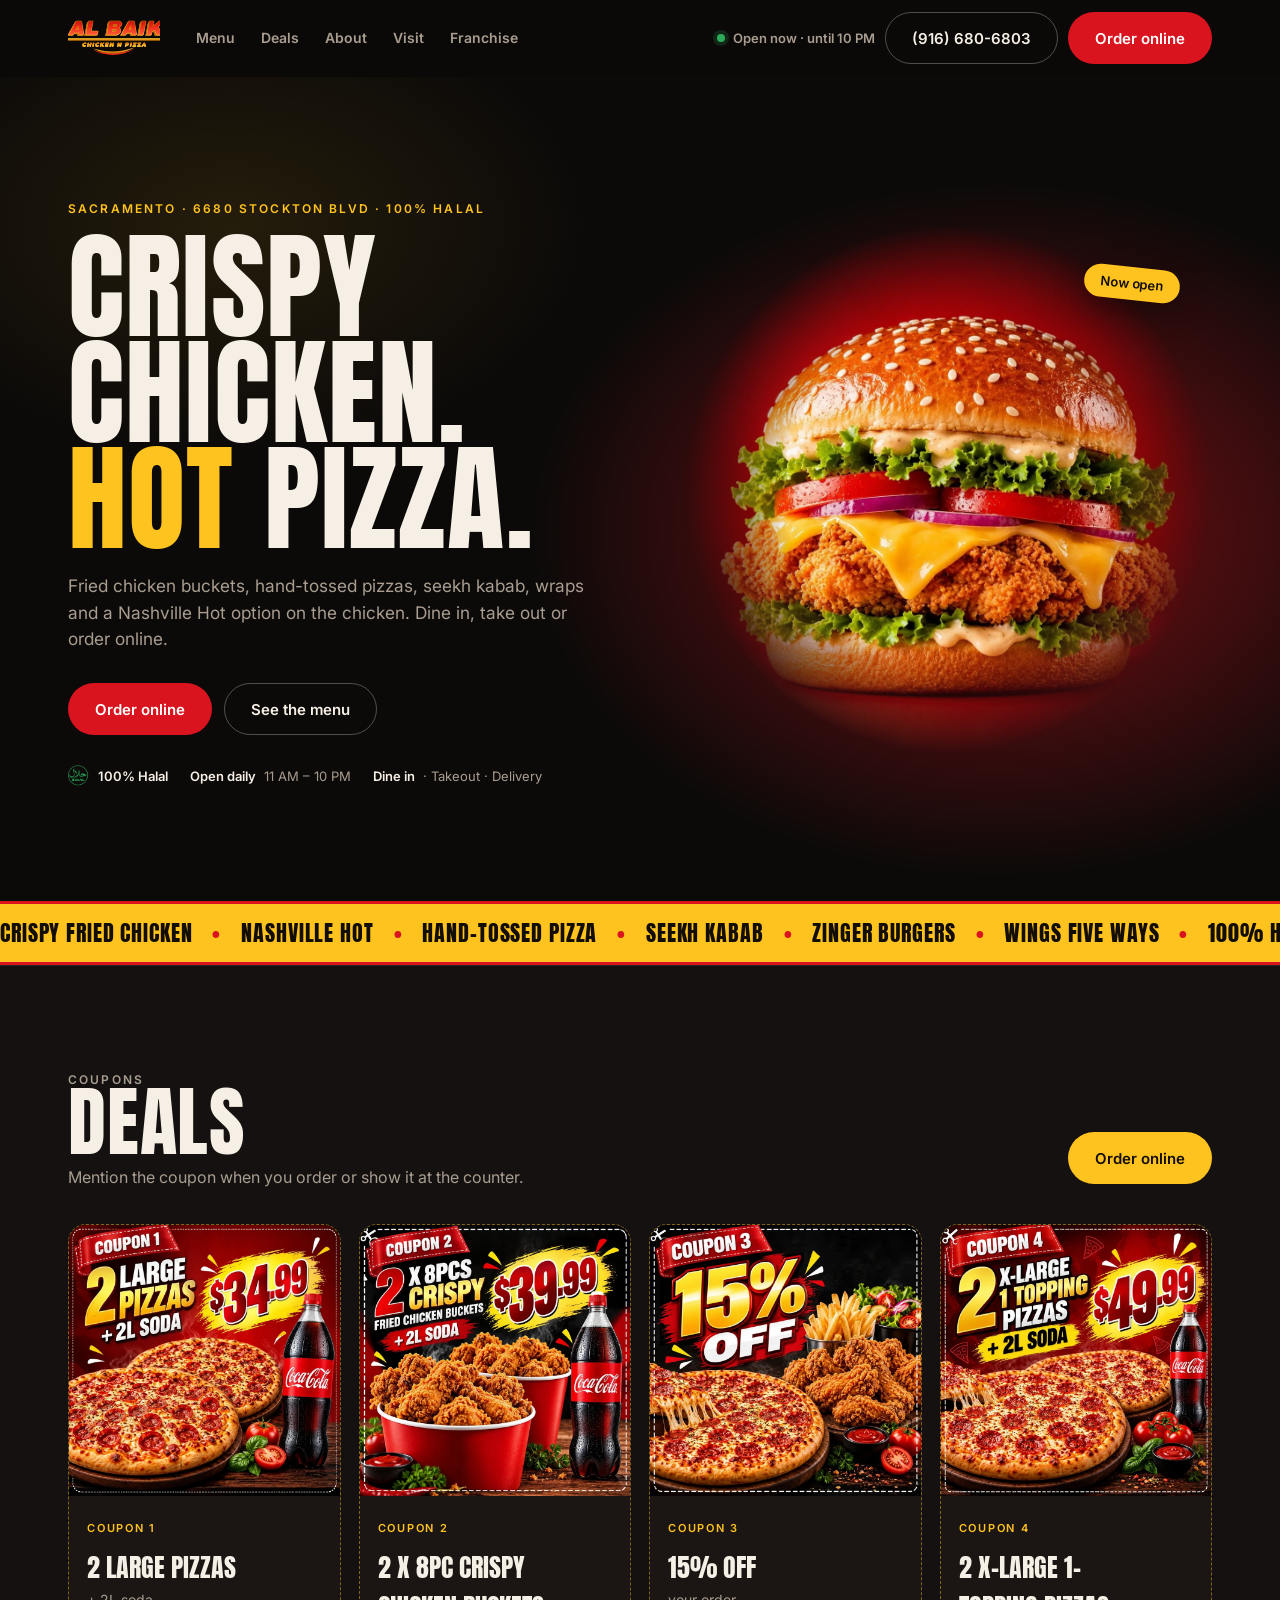
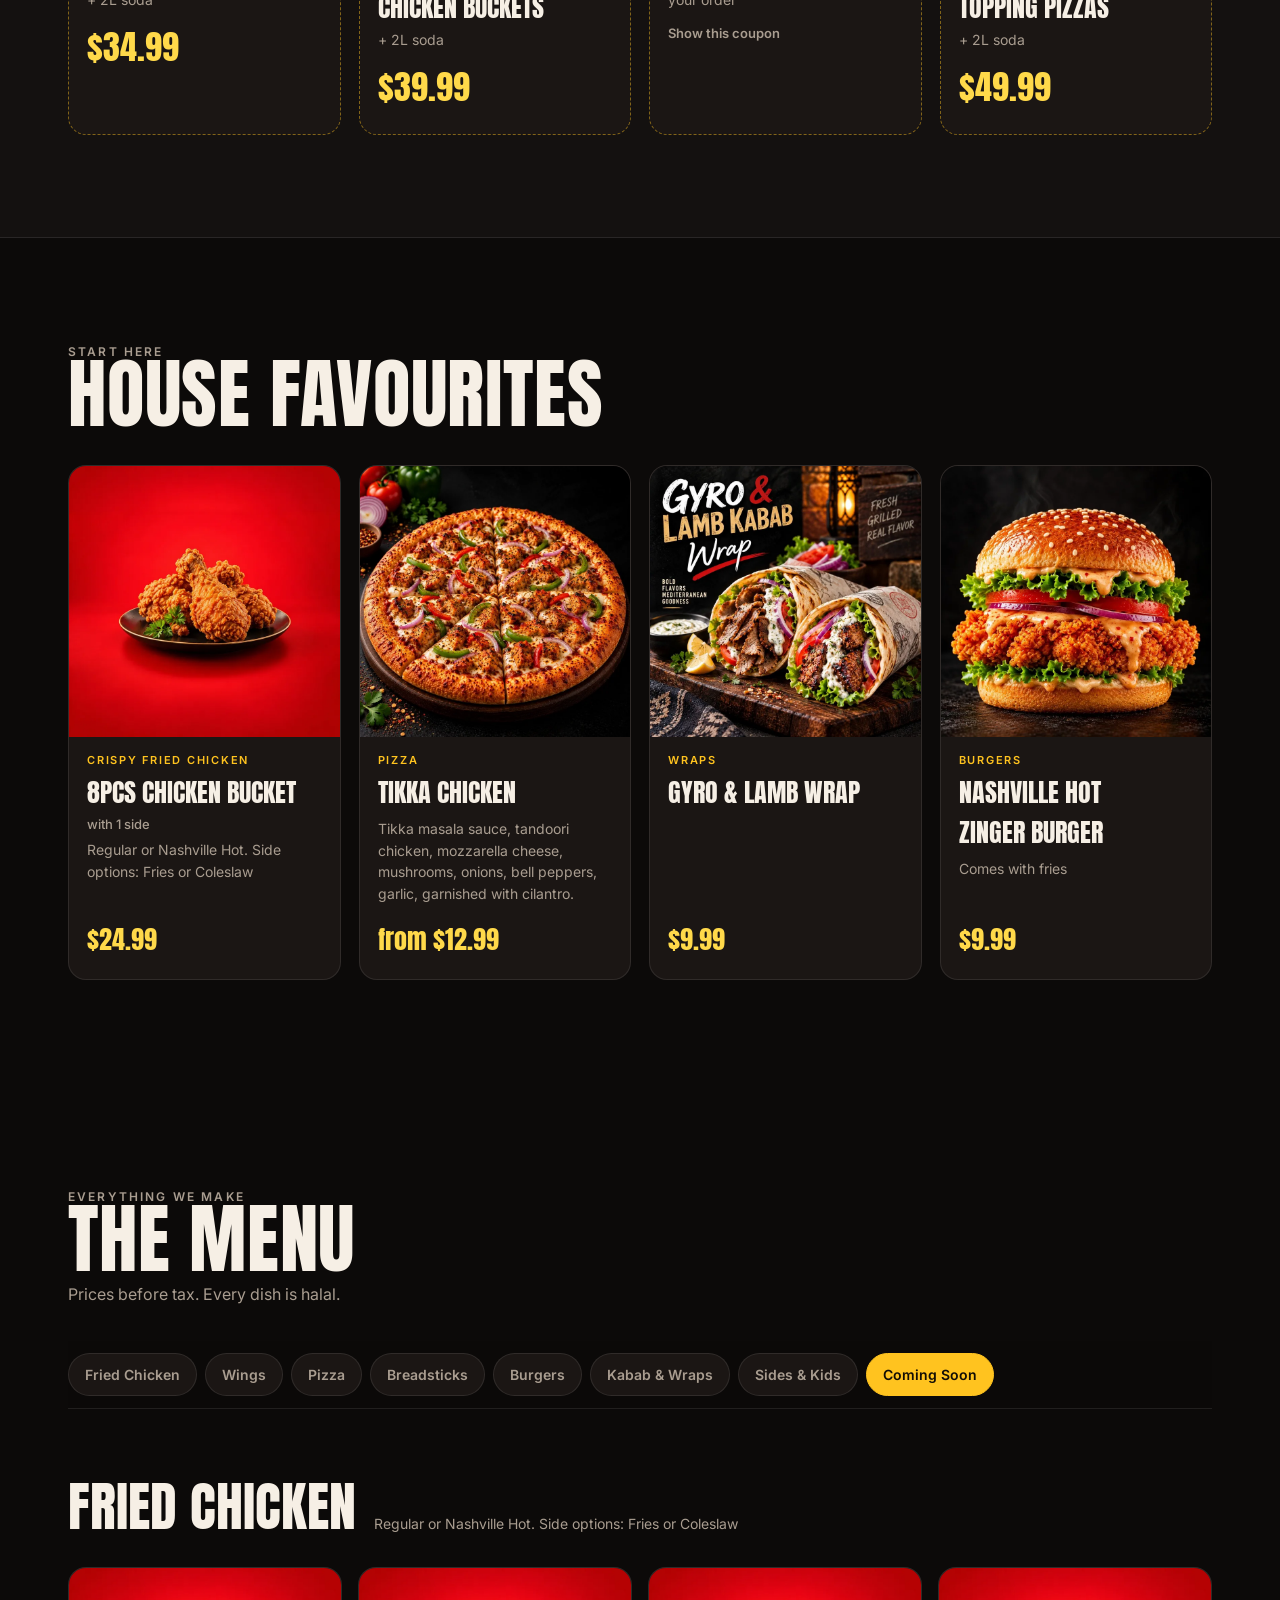
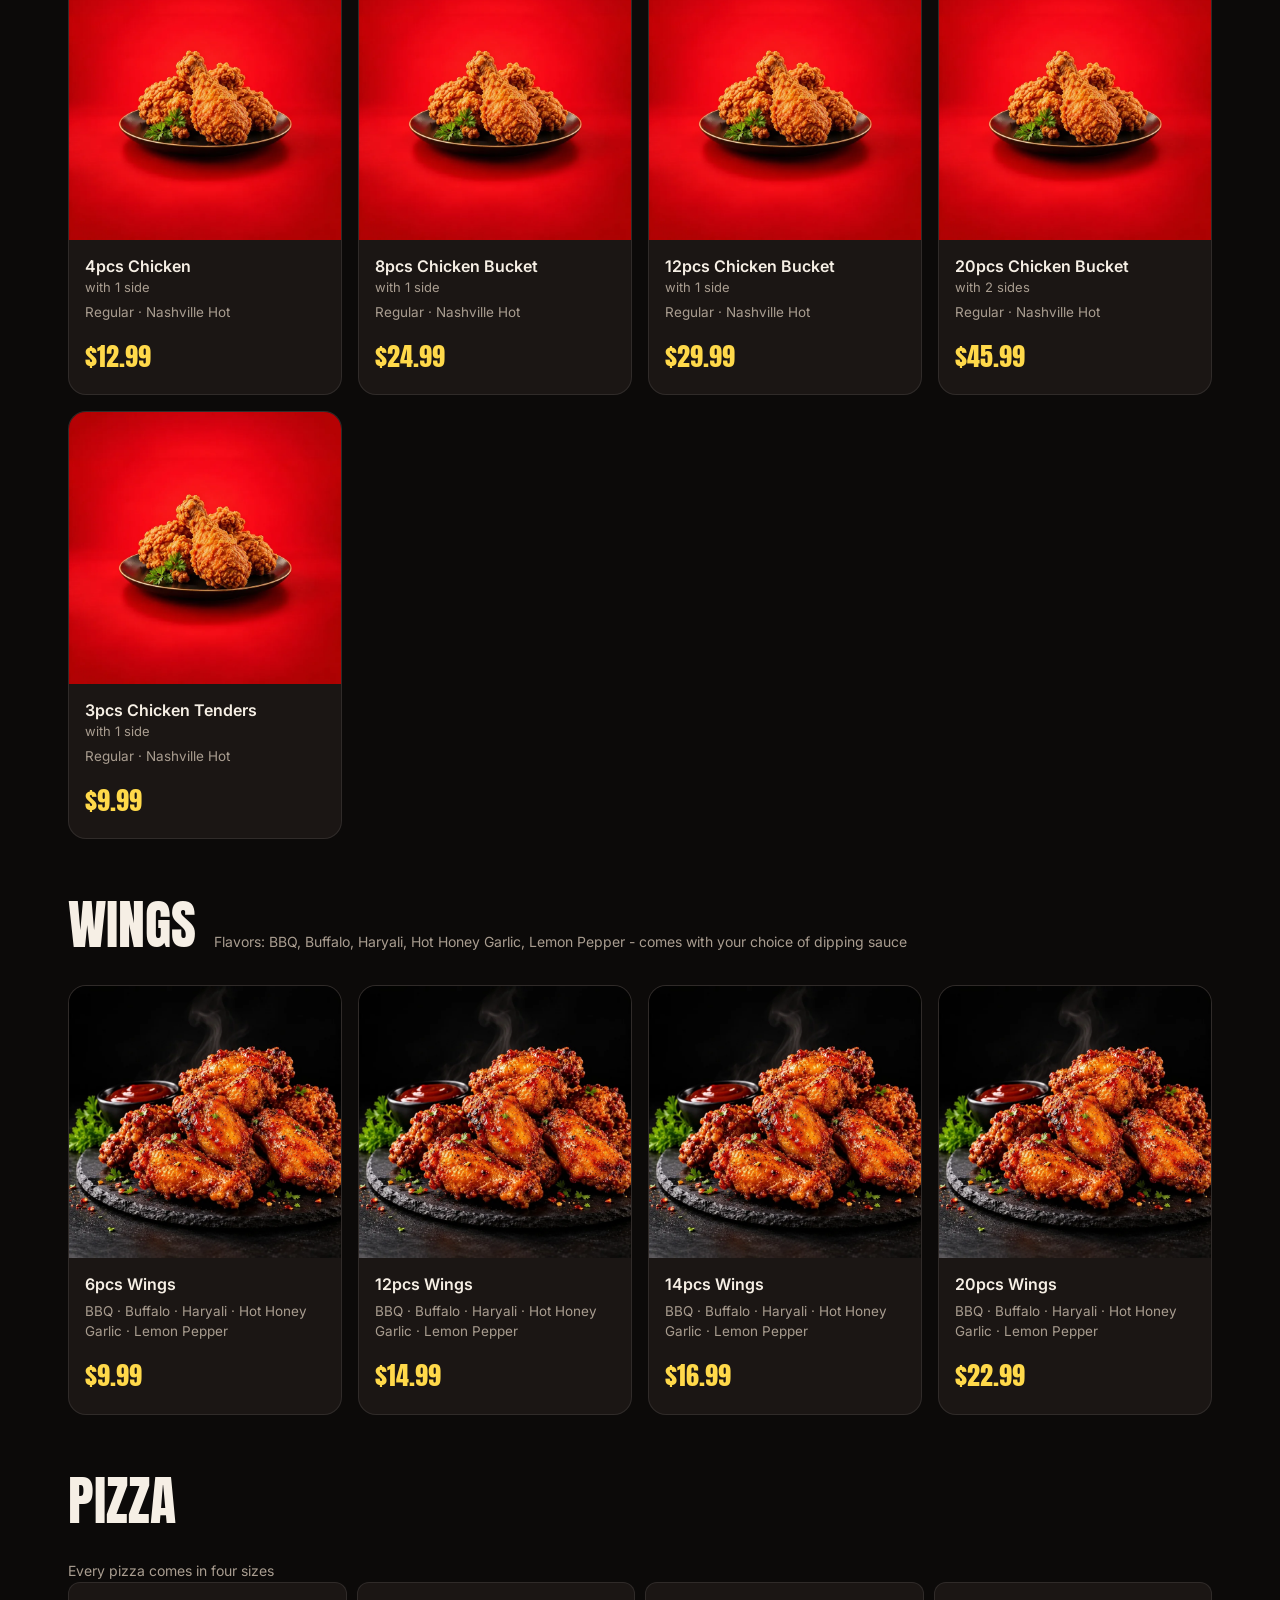
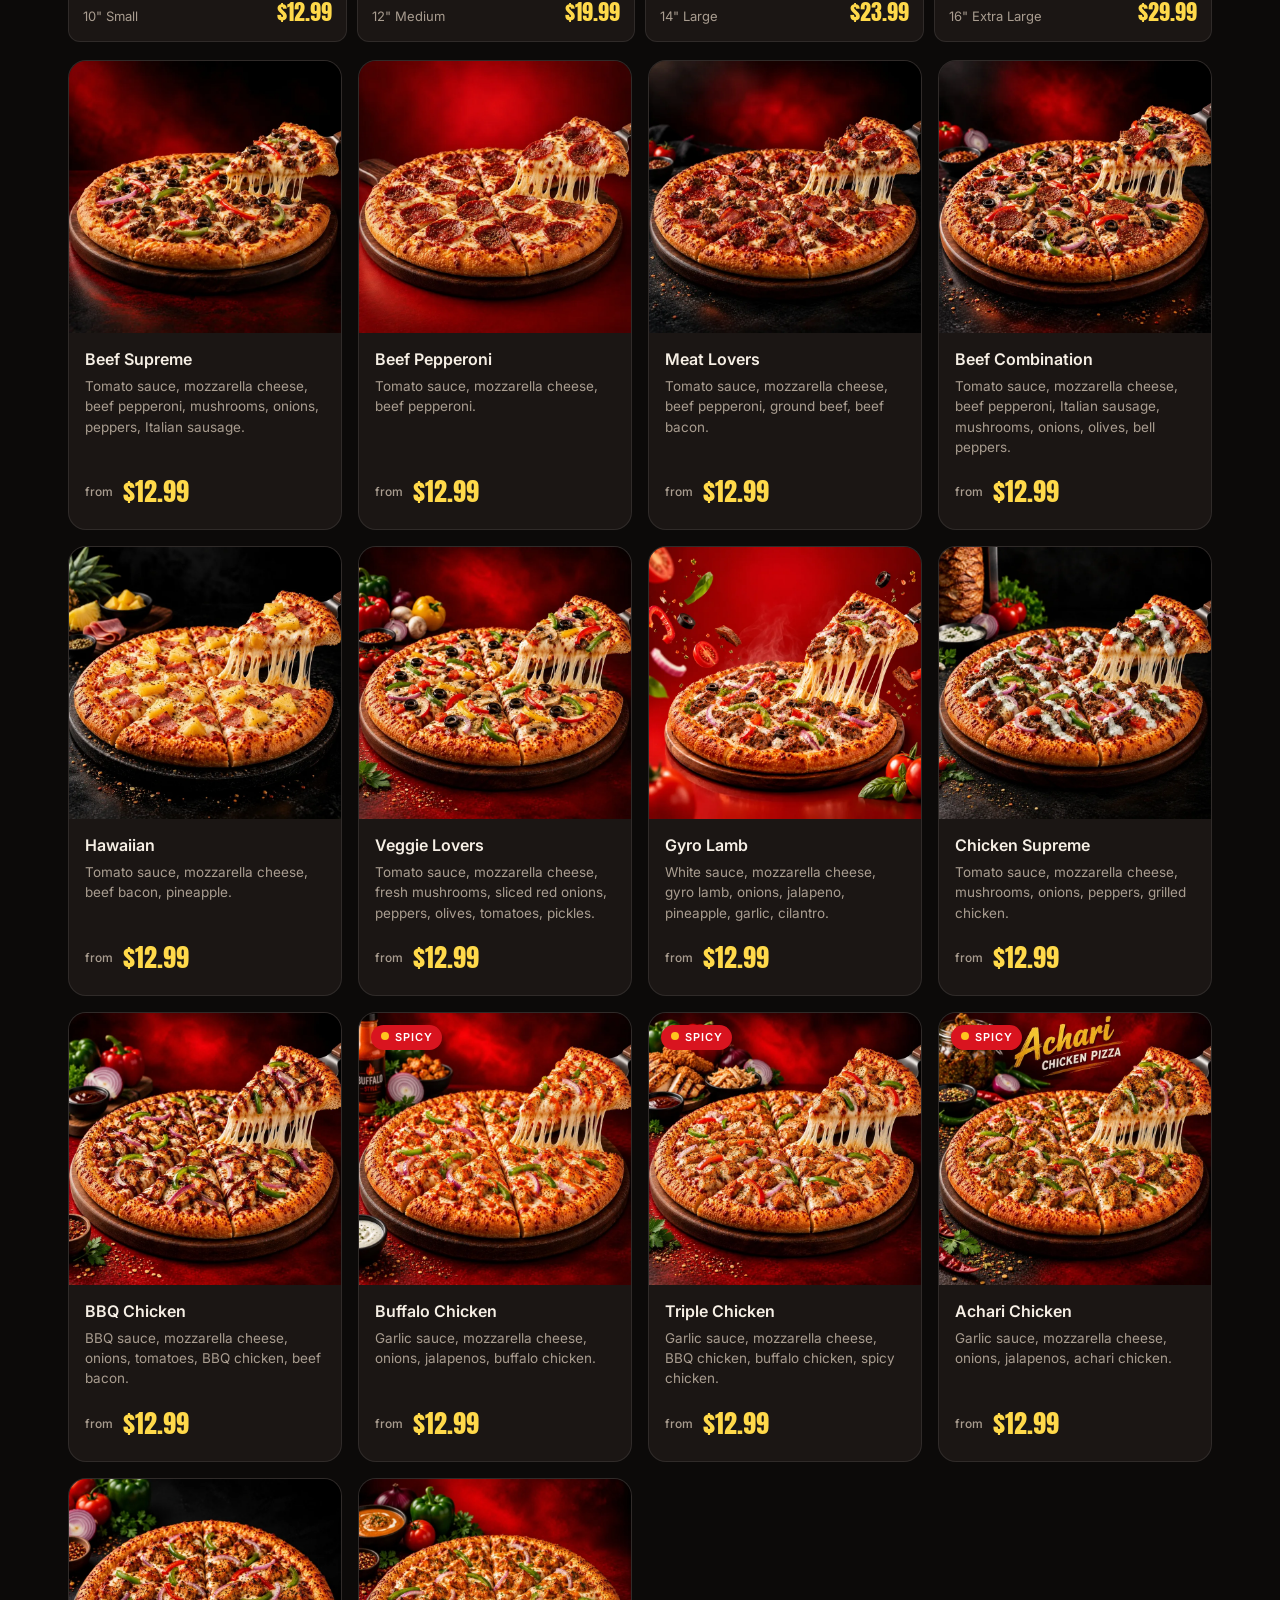
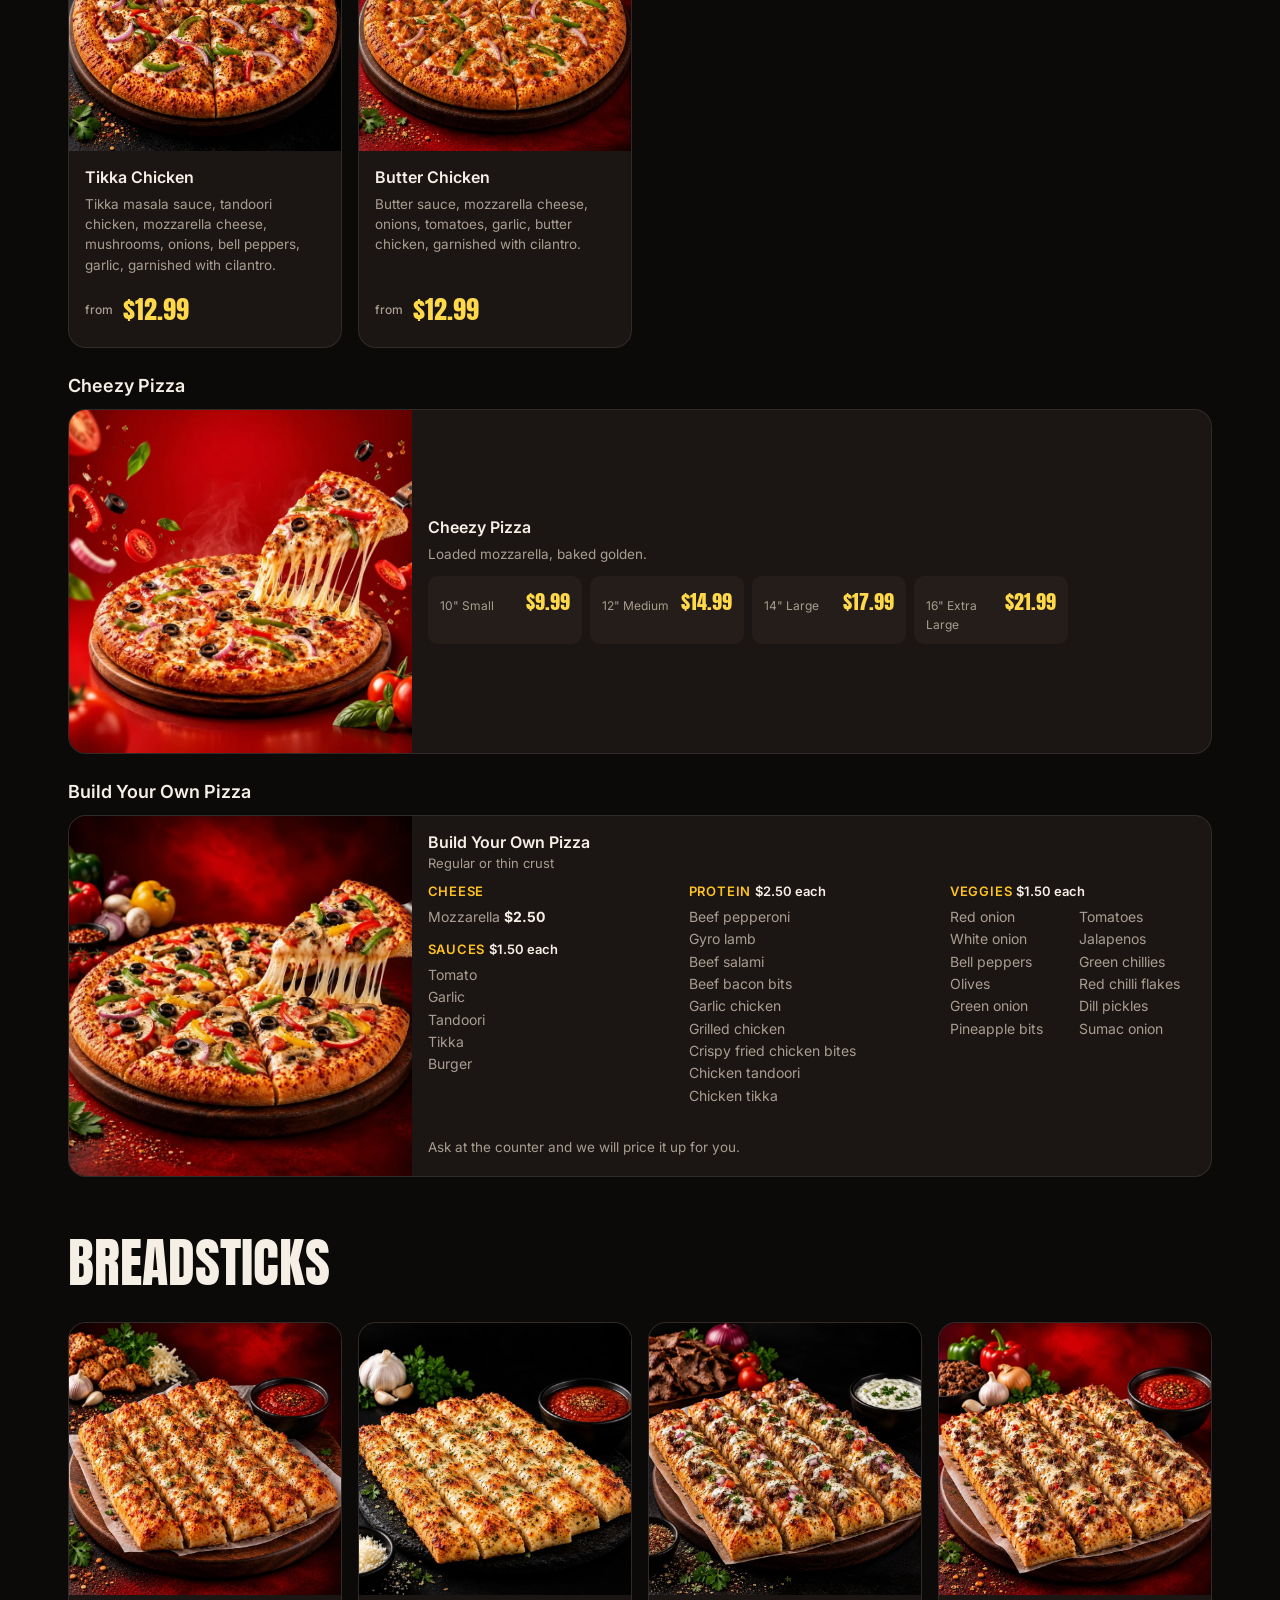
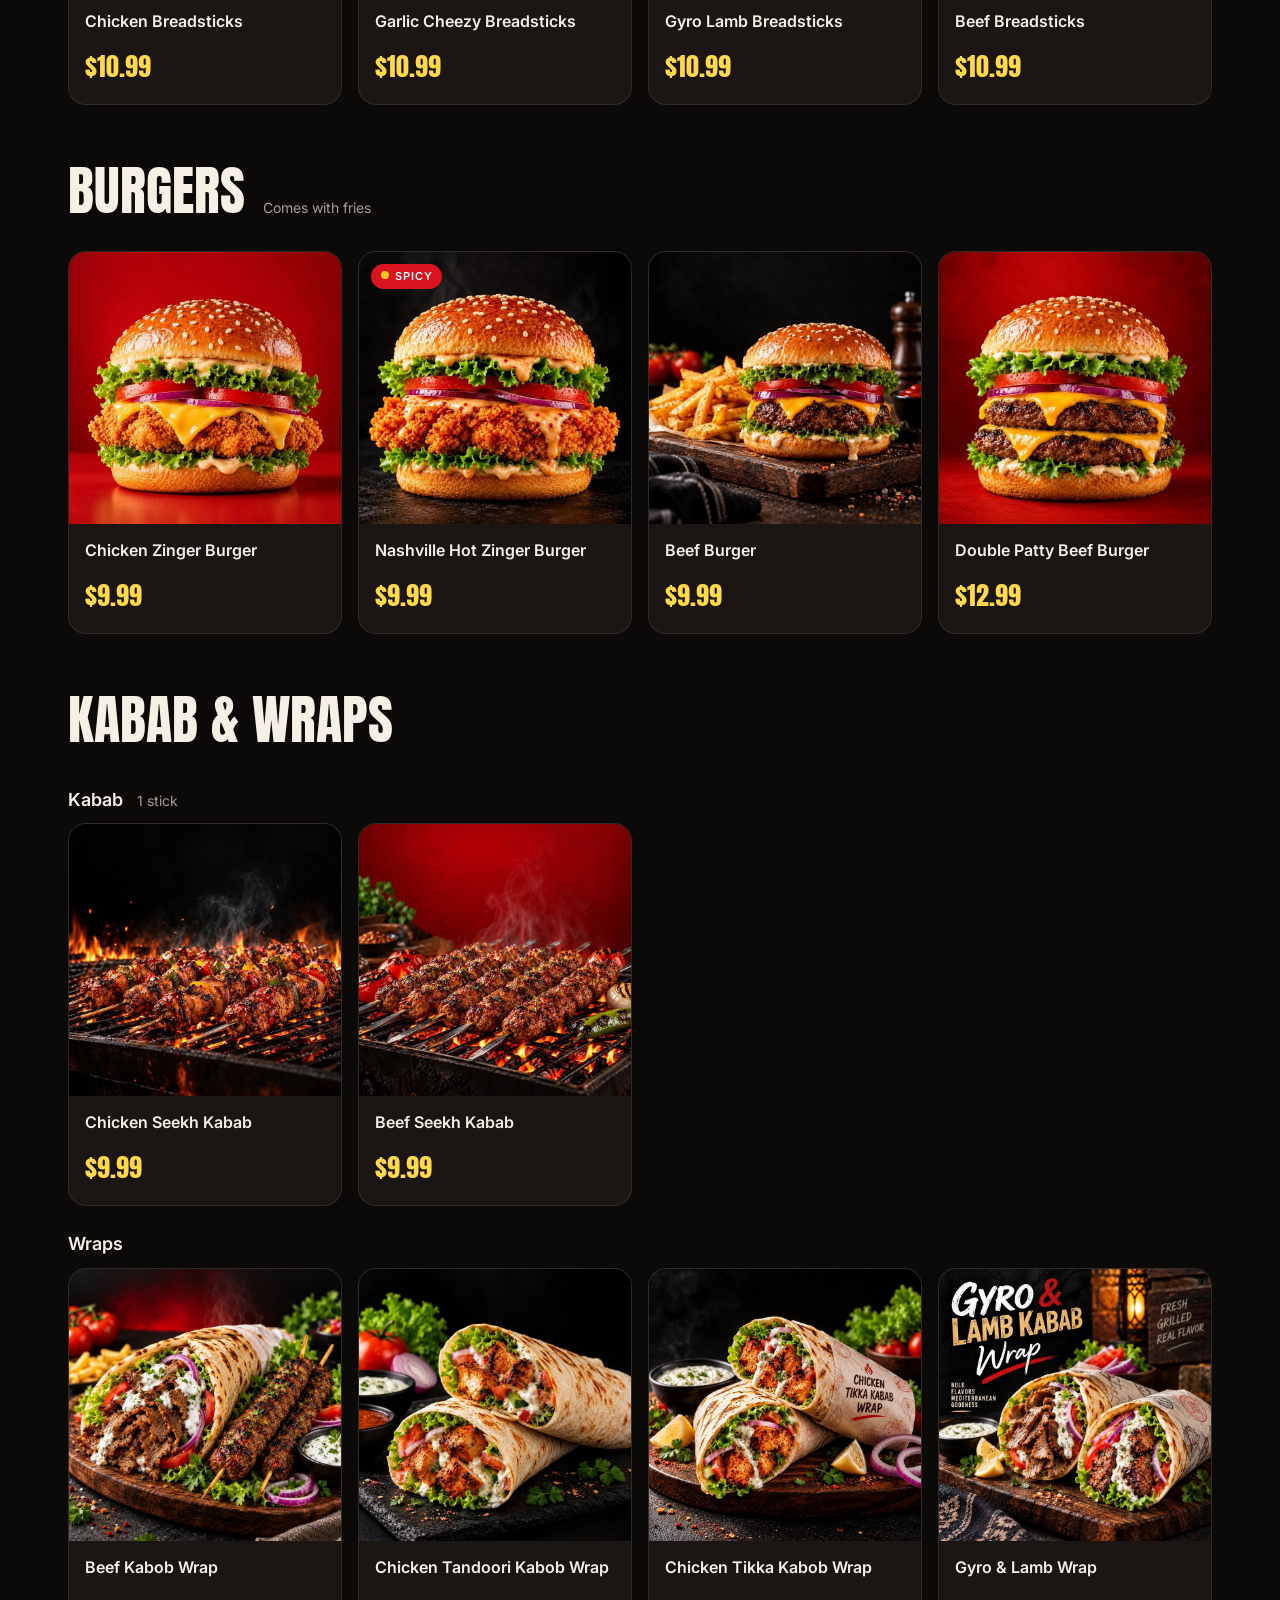
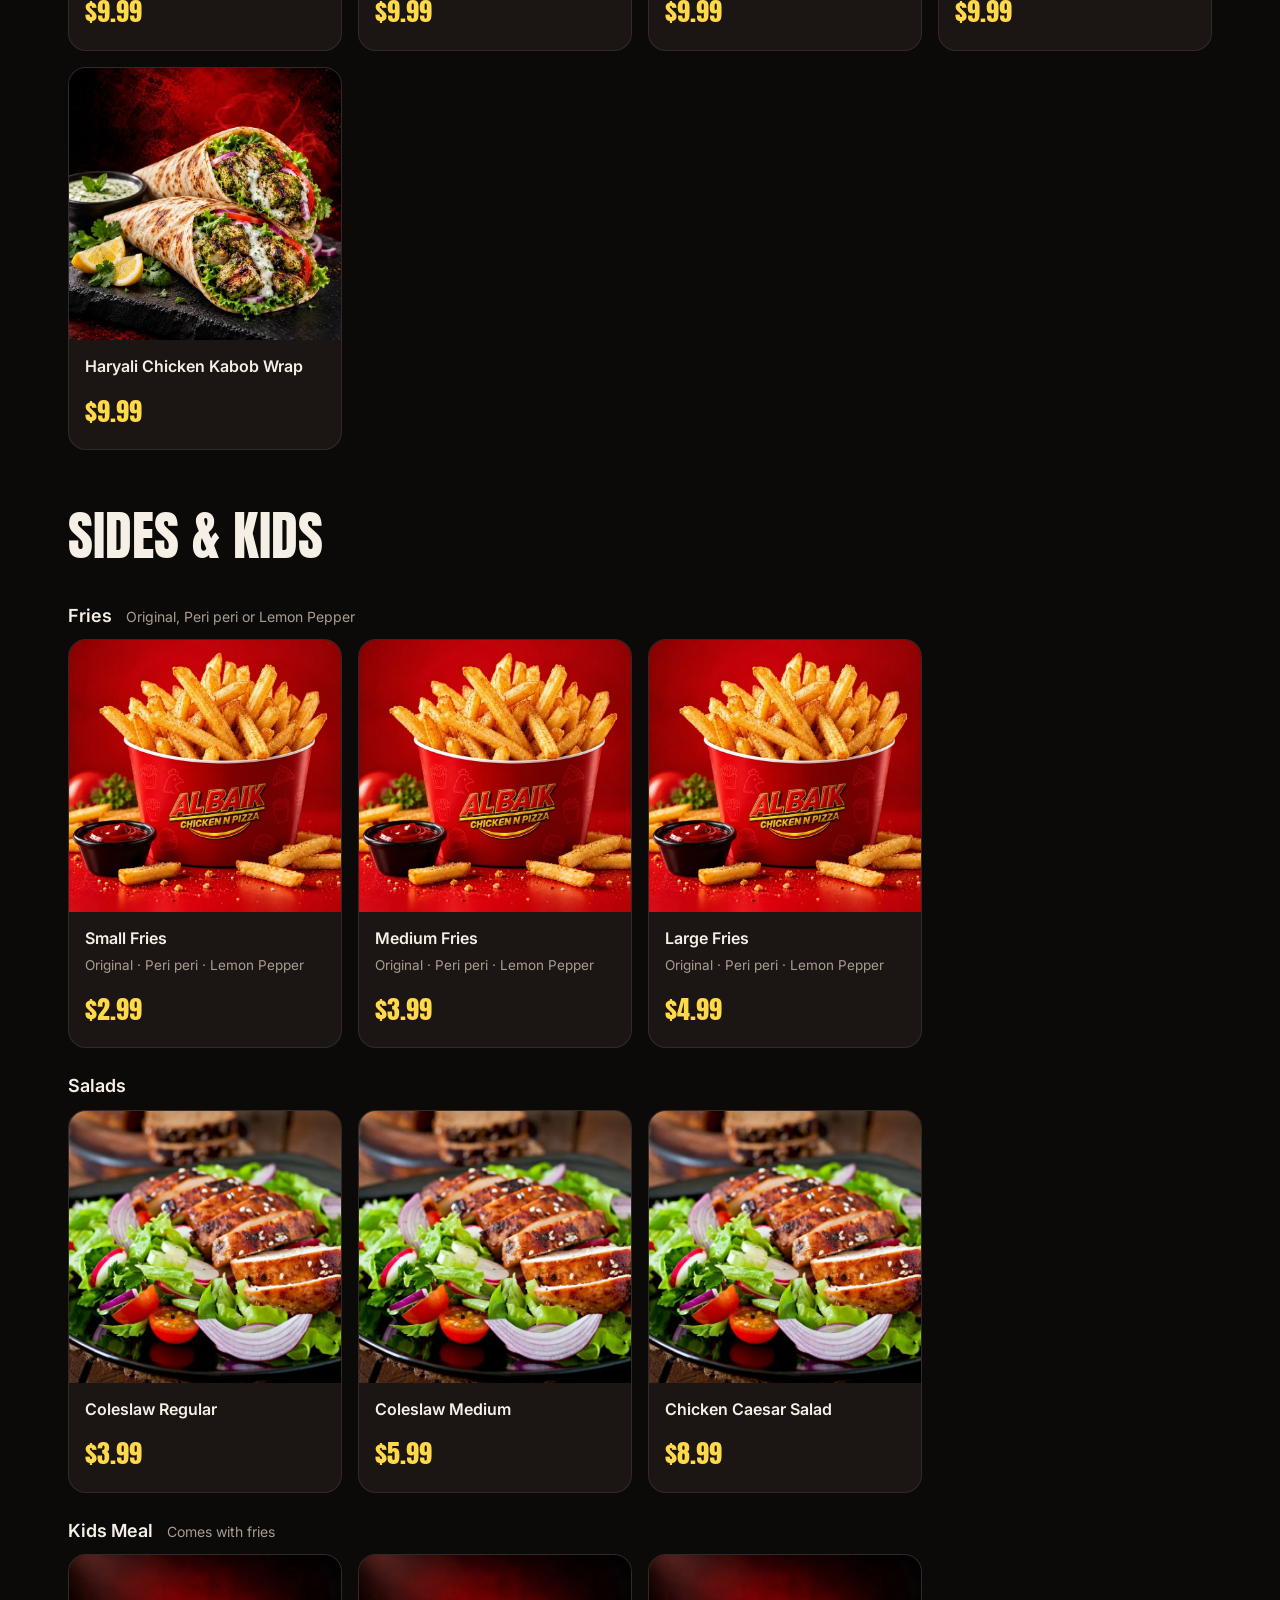
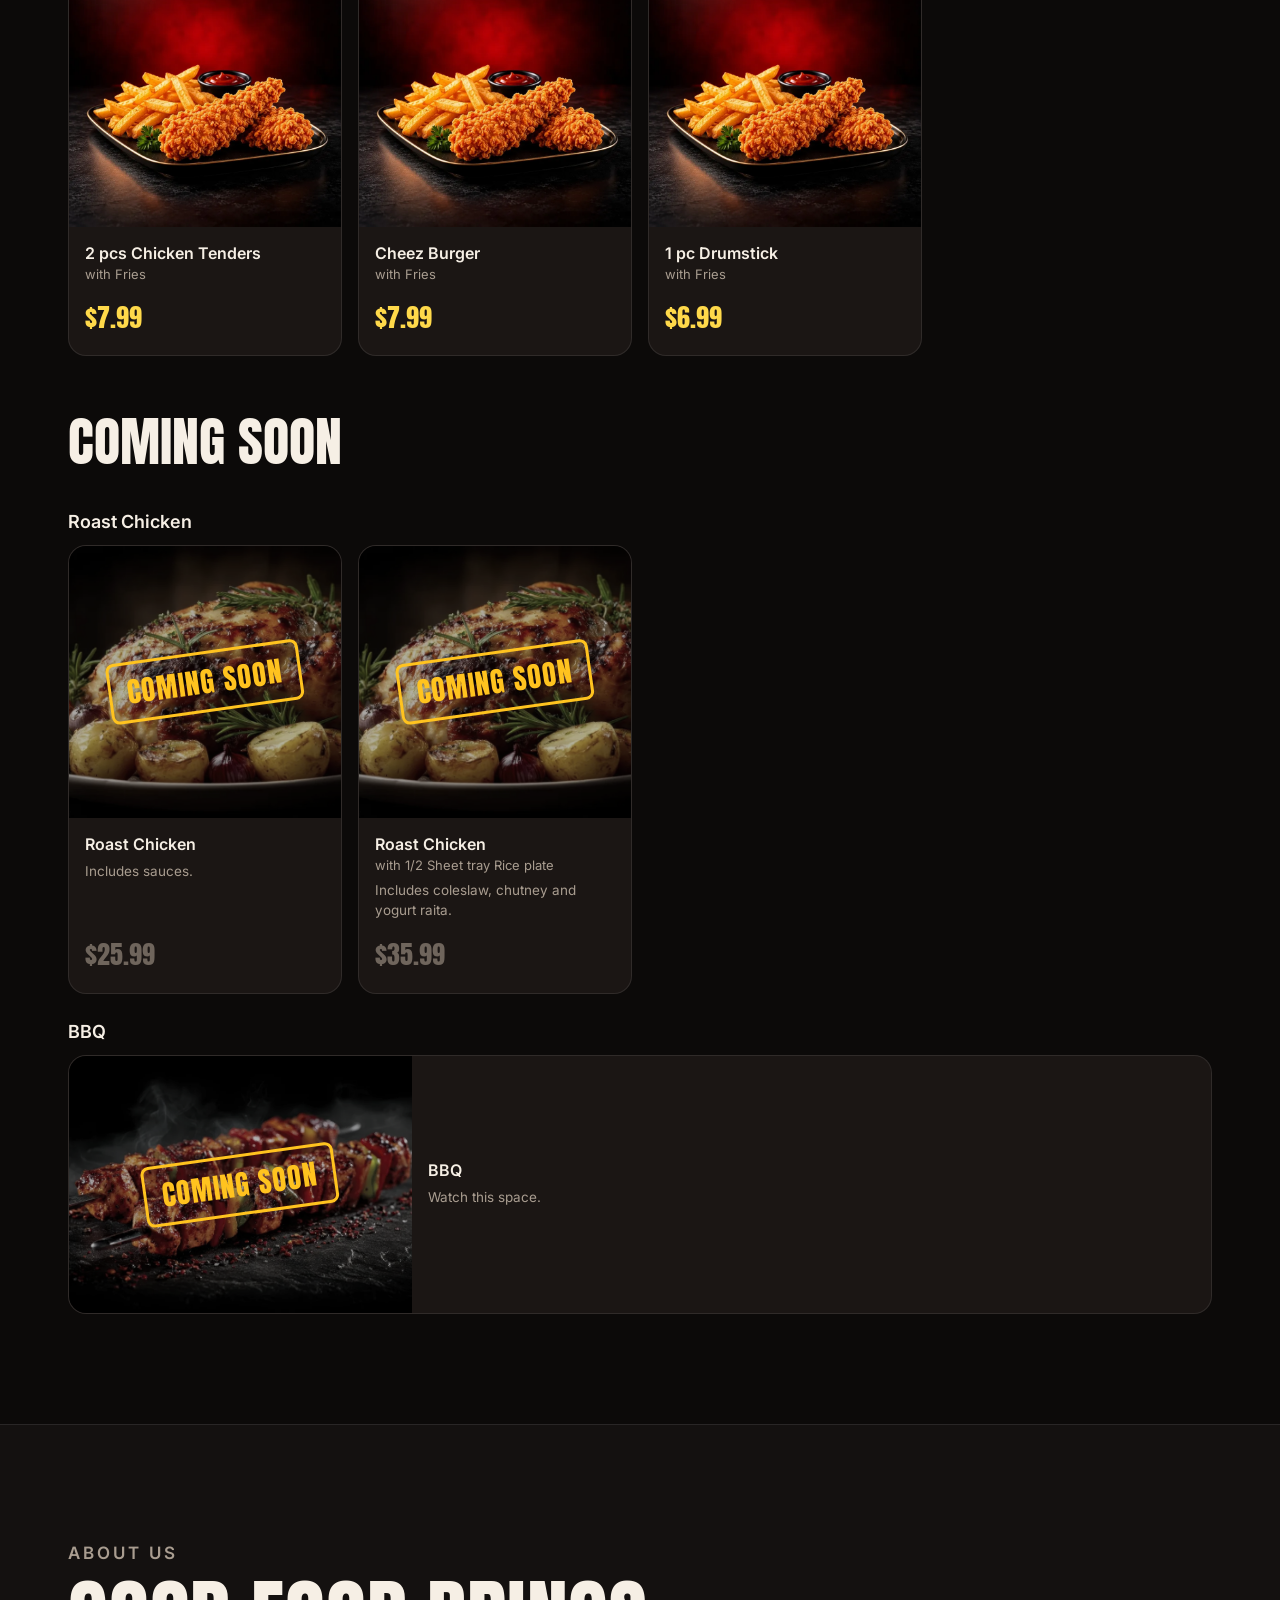
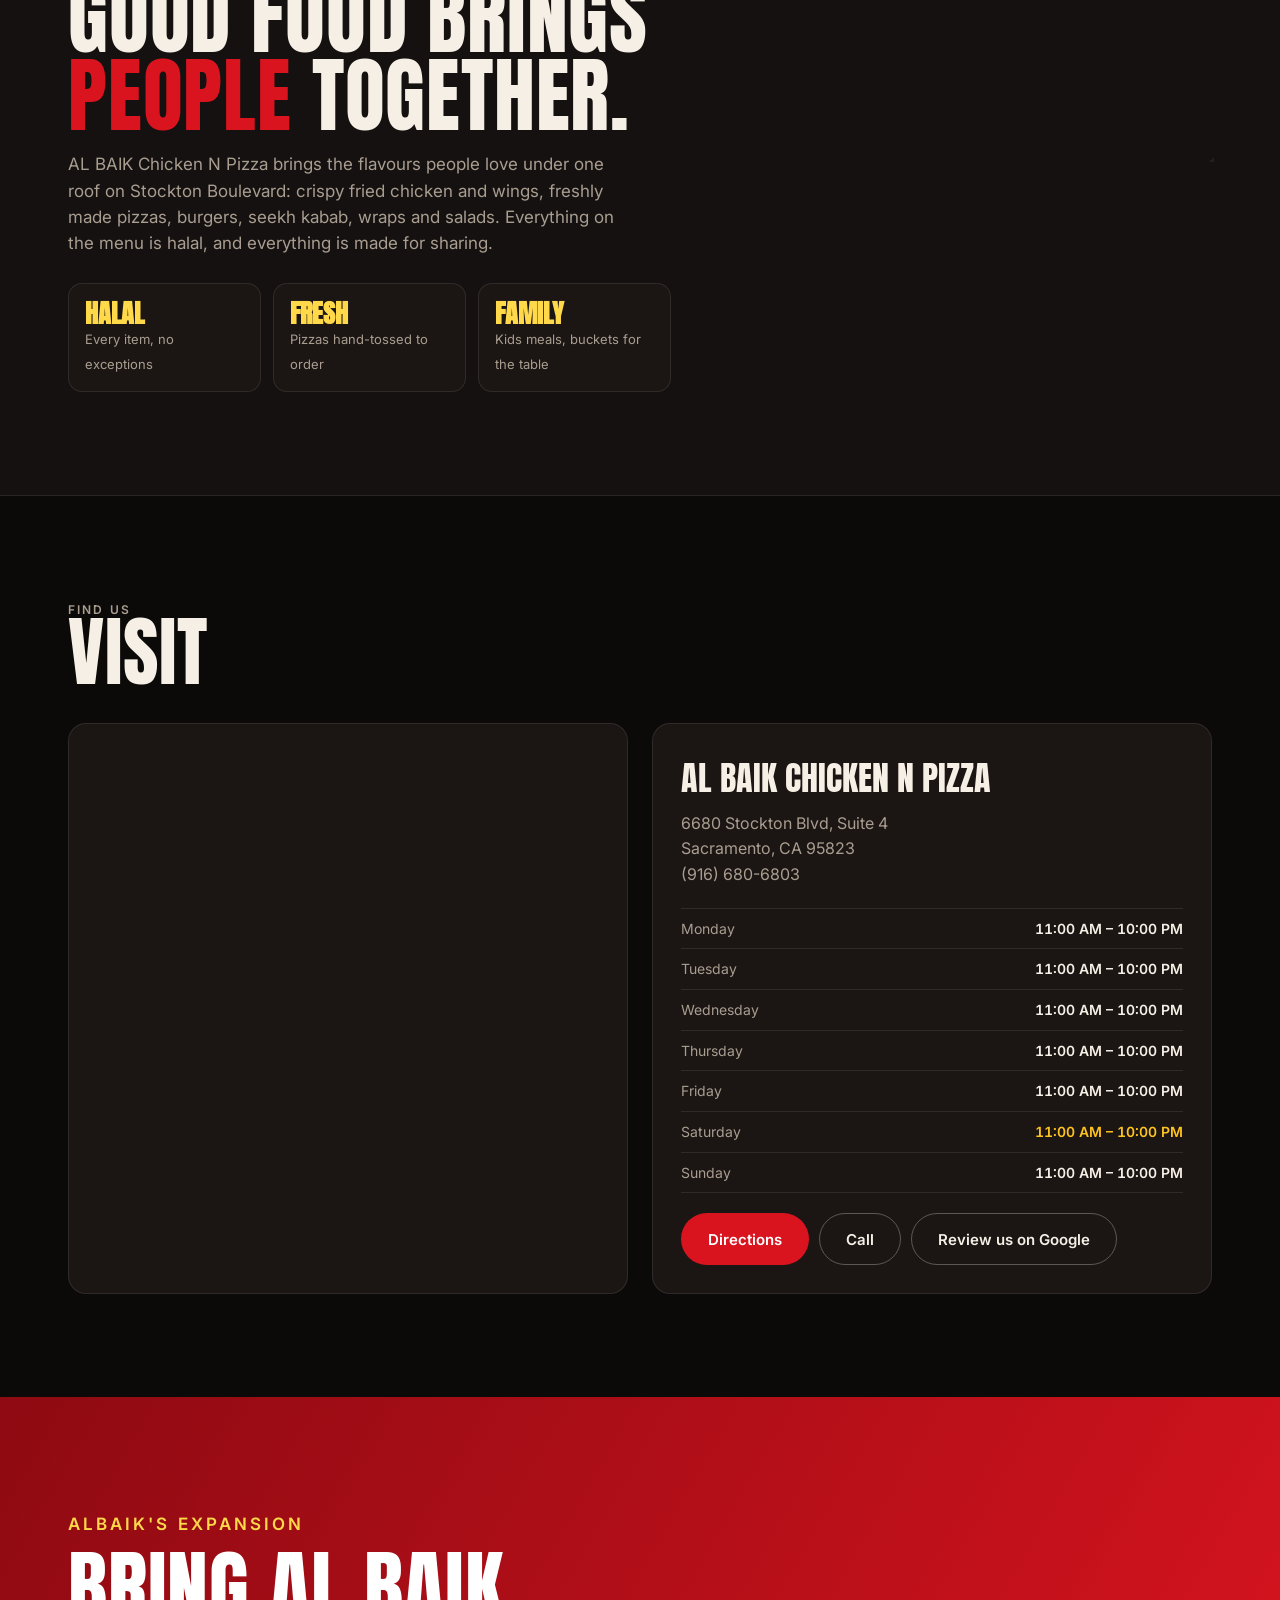
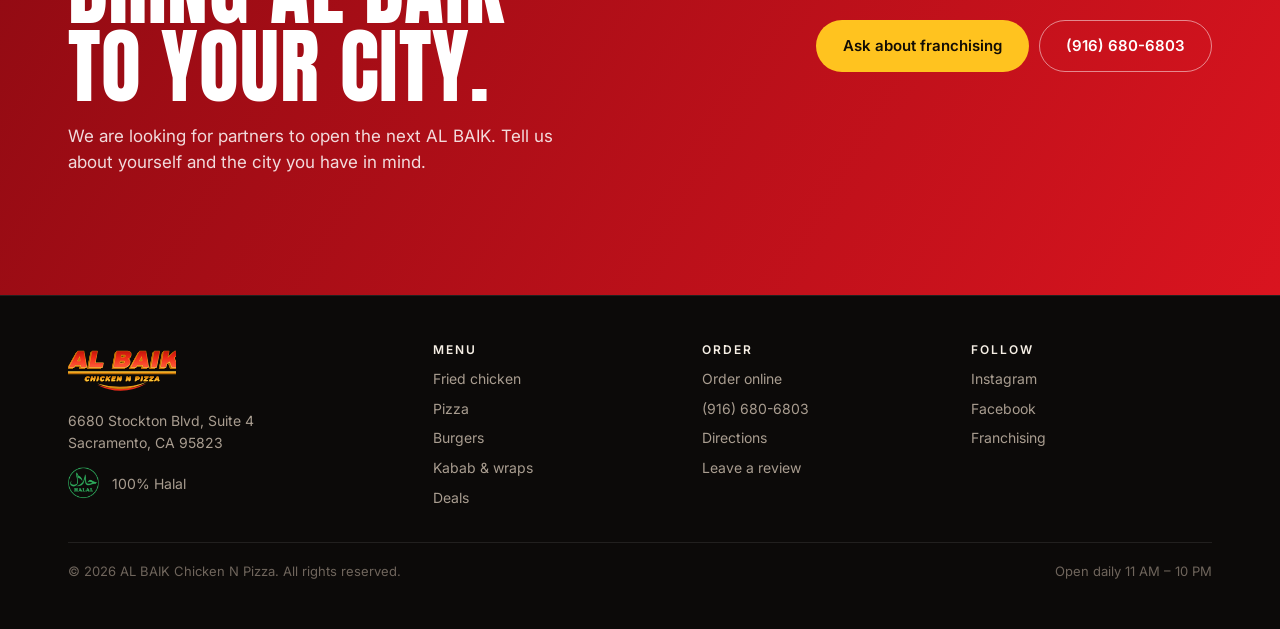
==== demo/a/index.html @ d299ab8e "Two demo marketing sites (dark and light) built from the live menu data demo/a = After Dark, demo/b " ====
<!doctype html>
<html lang="en">
<head>
<meta charset="utf-8">
<meta name="viewport" content="width=device-width, initial-scale=1">
<title>AL BAIK Chicken N Pizza</title>
<meta name="description" content="Crispy halal fried chicken, hand-tossed pizza, seekh kabab and wraps at 6680 Stockton Blvd, Sacramento. Dine in, take out or order online.">
<meta name="robots" content="noindex">
<meta name="theme-color" content="#0c0a09">
<link rel="icon" href="../img/logo.svg">
<link rel="preconnect" href="https://fonts.googleapis.com">
<link rel="preconnect" href="https://fonts.gstatic.com" crossorigin>
<link href="https://fonts.googleapis.com/css2?family=Anton&family=Inter:wght@400;500;600;700&display=swap" rel="stylesheet">
<style>
:root{
  --bg:#0c0a09; --bg2:#141110; --surface:#1b1614; --surface2:#241d1a;
  --hair:rgba(255,255,255,.09); --text:#f6efe5; --muted:#a99d90; --dim:#6f655c;
  --red:#d9141f; --red-deep:#8e0a12; --gold:#ffc31f; --gold2:#ffd94a; --green:#2eaa5c;
  --radius:18px; --wrap:1240px; --gutter:clamp(16px,4vw,48px);
  --display:"Anton","Impact","Arial Narrow Bold",sans-serif; --body:"Inter",system-ui,-apple-system,"Segoe UI",sans-serif;
}
*{box-sizing:border-box}
html{scroll-behavior:smooth;-webkit-text-size-adjust:100%}
@media (prefers-reduced-motion:reduce){html{scroll-behavior:auto}}
body{margin:0;background:var(--bg);color:var(--text);font-family:var(--body);font-size:16px;line-height:1.55;overflow-x:hidden}
img{display:block;max-width:100%;height:auto}
a{color:inherit;text-decoration:none}
h1,h2,h3,h4{margin:0;font-weight:400;text-wrap:balance}
.skip{position:absolute;left:-999px;top:8px;background:var(--gold);color:#000;padding:8px 12px;border-radius:8px;z-index:99}
.skip:focus{left:8px}
:focus-visible{outline:2px solid var(--gold);outline-offset:3px}
.wrap{max-width:var(--wrap);margin:0 auto;padding:0 var(--gutter)}
.display{font-family:var(--display);text-transform:uppercase;letter-spacing:.01em;line-height:.95}
.eyebrow{font:600 12px/1 var(--body);letter-spacing:.18em;text-transform:uppercase;color:var(--gold)}
.btn{display:inline-flex;align-items:center;justify-content:center;gap:10px;min-height:52px;padding:0 26px;border-radius:999px;font:600 15px/1 var(--body);border:1px solid transparent;transition:transform .15s ease,background .2s,border-color .2s;white-space:nowrap}
.btn:hover{transform:translateY(-1px)}
.btn-red{background:var(--red);color:#fff}
.btn-red:hover{background:#ea1c28}
.btn-gold{background:var(--gold);color:#120d05}
.btn-gold:hover{background:var(--gold2)}
.btn-ghost{border-color:rgba(255,255,255,.28);color:var(--text)}
.btn-ghost:hover{border-color:#fff}
.btn svg{width:18px;height:18px;flex:none}

/* header */
.top{position:sticky;top:0;z-index:50;background:rgba(12,10,9,.55);backdrop-filter:blur(14px);-webkit-backdrop-filter:blur(14px);border-bottom:1px solid transparent;transition:border-color .3s,background .3s}
.top.solid{background:rgba(12,10,9,.92);border-bottom-color:var(--hair)}
.top .wrap{display:flex;align-items:center;gap:28px;height:76px}
.logo{display:flex;align-items:center}
.logo img{height:46px;width:auto}
.nav{display:flex;gap:26px;margin-left:8px;font-weight:600;font-size:14px;color:var(--muted)}
.nav a:hover{color:var(--text)}
.top .act{margin-left:auto;display:flex;gap:10px;align-items:center}
.status{display:inline-flex;align-items:center;gap:8px;font-size:13px;font-weight:600;color:var(--muted)}
.status i{width:8px;height:8px;border-radius:50%;background:var(--green);box-shadow:0 0 0 4px rgba(46,170,92,.18)}
.status.closed i{background:var(--red);box-shadow:0 0 0 4px rgba(217,20,31,.18)}
@media (max-width:900px){.nav,.top .act .btn-ghost,.status{display:none}.top .wrap{height:64px}.logo img{height:38px}}

/* hero */
.hero{position:relative;overflow:hidden;isolation:isolate}
.hero::before{content:"";position:absolute;inset:0;z-index:-1;background:
  radial-gradient(52% 60% at 78% 55%,rgba(217,20,31,.55),rgba(217,20,31,0) 70%),
  radial-gradient(40% 40% at 18% 18%,rgba(255,195,31,.10),transparent 70%)}
.hero .wrap{display:grid;grid-template-columns:1.05fr .95fr;align-items:center;gap:32px;min-height:calc(100vh - 76px);padding-top:48px;padding-bottom:48px}
.hero h1{font-size:clamp(58px,9.2vw,138px);line-height:.9;margin:18px 0 22px}
.hero h1 em{font-style:normal;color:var(--gold)}
.hero .lede{max-width:520px;font-size:clamp(16px,1.35vw,19px);color:var(--muted);margin:0 0 30px}
.hero .cta{display:flex;flex-wrap:wrap;gap:12px}
.hero .facts{display:flex;flex-wrap:wrap;gap:8px 22px;margin:30px 0 0;padding:0;list-style:none;font-size:13px;color:var(--muted)}
.hero .facts li{display:flex;align-items:center;gap:8px}
.hero .facts b{color:var(--text);font-weight:600}
.hero .facts .halal{width:22px;height:22px}
.hero-art{position:relative}
.hero-art img{width:min(100%,620px);margin:0 auto;aspect-ratio:1;object-fit:cover;
  -webkit-mask-image:radial-gradient(closest-side,#000 62%,transparent 100%);mask-image:radial-gradient(closest-side,#000 62%,transparent 100%);
  animation:float 7s ease-in-out infinite}
.hero-art .tag{position:absolute;right:6%;top:8%;background:var(--gold);color:#120d05;border-radius:999px;padding:10px 16px;font:600 13px/1 var(--body);transform:rotate(6deg);box-shadow:0 10px 30px rgba(0,0,0,.35)}
@keyframes float{0%,100%{transform:translateY(0)}50%{transform:translateY(-12px)}}
@media (prefers-reduced-motion:reduce){.hero-art img{animation:none}}
@media (max-width:900px){
  .hero .wrap{grid-template-columns:1fr;min-height:0;padding-top:28px;padding-bottom:36px;gap:8px}
  .hero-art{order:-1}.hero-art img{width:min(78vw,380px)}
  .hero .facts{gap:8px 16px}
}

/* marquee */
.marquee{background:var(--gold);color:#120d05;overflow:hidden;white-space:nowrap;padding:12px 0;border-top:3px solid var(--red);border-bottom:3px solid var(--red)}
.marquee span{display:inline-block;padding-right:40px;font-family:var(--display);text-transform:uppercase;font-size:22px;letter-spacing:.04em;animation:mq 28s linear infinite}
.marquee i{font-style:normal;color:var(--red);padding:0 14px}
@keyframes mq{to{transform:translateX(-50%)}}
@media (prefers-reduced-motion:reduce){.marquee span{animation:none}}

/* sections */
section.block{padding:clamp(56px,8vw,110px) 0}
.sec-head{display:flex;align-items:end;justify-content:space-between;gap:24px;margin-bottom:34px;flex-wrap:wrap}
.sec-head h2{font-size:clamp(40px,6vw,80px)}
.sec-head p{margin:6px 0 0;color:var(--muted);max-width:520px}
.sec-head .btn{margin-bottom:6px}

/* deals */
#deals{background:var(--bg2);border-top:1px solid var(--hair);border-bottom:1px solid var(--hair)}
.deals{display:grid;grid-template-columns:repeat(4,1fr);gap:18px}
.deal{position:relative;background:var(--surface);border:1px dashed rgba(255,195,31,.45);border-radius:var(--radius);overflow:hidden;transition:transform .2s,border-color .2s}
.deal:hover{transform:translateY(-4px);border-color:var(--gold)}
.deal-img img{aspect-ratio:1;object-fit:cover}
.deal-b{padding:18px 18px 20px}
.deal-n{font:600 11px/1 var(--body);letter-spacing:.16em;text-transform:uppercase;color:var(--gold)}
.deal-b h3{font-family:var(--display);text-transform:uppercase;font-size:26px;margin:8px 0 2px}
.deal-b p{margin:0;color:var(--muted);font-size:14px}
.deal-p{font-family:var(--display);font-size:34px;color:var(--gold2);margin-top:10px;font-variant-numeric:tabular-nums}
.deal-p.pct{font:600 13px/1.3 var(--body);color:var(--muted);margin-top:14px}
@media (max-width:1000px){.deals{grid-template-columns:repeat(2,1fr)}}
@media (max-width:560px){.deals{display:flex;overflow-x:auto;scroll-snap-type:x mandatory;gap:12px;margin:0 calc(-1*var(--gutter));padding:0 var(--gutter) 8px;scrollbar-width:none}.deals::-webkit-scrollbar{display:none}.deal{flex:0 0 78%;scroll-snap-align:start}}

/* favourites */
.favs{display:grid;grid-template-columns:repeat(4,1fr);gap:18px}
.fav{display:flex;flex-direction:column;background:var(--surface);border:1px solid var(--hair);border-radius:var(--radius);overflow:hidden;transition:transform .2s,border-color .2s}
.fav:hover{transform:translateY(-4px);border-color:rgba(255,255,255,.22)}
.fav .ph img{aspect-ratio:1;object-fit:cover}
.fav .fb{padding:18px 18px 20px;display:flex;flex-direction:column;gap:6px;flex:1}
.fav-cat{font:600 11px/1 var(--body);letter-spacing:.16em;text-transform:uppercase;color:var(--gold)}
.fav h3{font-family:var(--display);text-transform:uppercase;font-size:26px}
.fav h3 small{display:block;font:500 13px/1.3 var(--body);text-transform:none;color:var(--muted);margin-top:4px}
.fav p{margin:0;color:var(--muted);font-size:14px;flex:1}
.fav .pr{font-family:var(--display);font-size:26px;color:var(--gold2);margin-top:8px}
@media (max-width:1000px){.favs{grid-template-columns:repeat(2,1fr)}}
@media (max-width:560px){.favs{grid-template-columns:1fr 1fr;gap:12px}.fav .fb{padding:14px}.fav h3{font-size:20px}}

/* menu */
#menu{background:var(--bg)}
.cats{position:sticky;top:76px;z-index:40;display:flex;gap:8px;overflow-x:auto;padding:12px 0;margin:0 0 20px;background:rgba(12,10,9,.92);backdrop-filter:blur(10px);-webkit-backdrop-filter:blur(10px);scrollbar-width:none;border-bottom:1px solid var(--hair)}
.cats::-webkit-scrollbar{display:none}
.cats a{flex:none;padding:10px 16px;border-radius:999px;border:1px solid var(--hair);font-weight:600;font-size:14px;color:var(--muted);background:var(--surface)}
.cats a:hover{color:var(--text)}
.cats a.on{background:var(--gold);border-color:var(--gold);color:#120d05}
@media (max-width:900px){.cats{top:64px}}
.cat{padding:36px 0 8px;scroll-margin-top:150px}
.cat-head{display:flex;align-items:baseline;gap:18px;flex-wrap:wrap;margin-bottom:18px}
.cat-head h3{font-family:var(--display);text-transform:uppercase;font-size:clamp(34px,4.5vw,54px);color:var(--text)}
.note{margin:0;color:var(--muted);font-size:14px}
.sub-h{font:600 18px/1.3 var(--body);margin:26px 0 12px;color:var(--text);display:flex;flex-wrap:wrap;gap:6px 14px;align-items:baseline}
.sub-h .note{font-weight:400}
.sizebar{display:grid;grid-template-columns:repeat(4,1fr);gap:10px;list-style:none;margin:0 0 18px;padding:0}
.sizebar li{background:var(--surface);border:1px solid var(--hair);border-radius:12px;padding:12px 14px;display:flex;justify-content:space-between;align-items:baseline;gap:8px}
.sizebar span{font-size:13px;color:var(--muted)}
.sizebar b{font-family:var(--display);font-size:22px;color:var(--gold2);font-weight:400}
@media (max-width:640px){.sizebar{grid-template-columns:1fr 1fr;gap:8px}}
.cards{display:grid;grid-template-columns:repeat(auto-fill,minmax(230px,1fr));gap:16px}
.cards.one{grid-template-columns:1fr}
.card{background:var(--surface);border:1px solid var(--hair);border-radius:var(--radius);overflow:hidden;display:flex;flex-direction:column;transition:transform .2s,border-color .2s}
.card:hover{transform:translateY(-3px);border-color:rgba(255,255,255,.2)}
.card .ph{position:relative}
.card .ph img{aspect-ratio:1;object-fit:cover}
.card .cb{padding:16px 16px 18px;display:flex;flex-direction:column;gap:6px;flex:1}
.card h4{font:600 16px/1.3 var(--body)}
.card h4 small{display:block;font-weight:400;font-size:13px;color:var(--muted);margin-top:2px}
.card .d{margin:0;color:var(--muted);font-size:13.5px;line-height:1.5}
.card .pr{margin-top:auto;padding-top:8px;font-family:var(--display);font-size:26px;color:var(--gold2);font-variant-numeric:tabular-nums}
.card .pr .from{font:500 12px/1 var(--body);color:var(--muted);margin-right:4px;vertical-align:middle}
.chip-spicy{position:absolute;left:12px;top:12px;background:var(--red);color:#fff;font:600 11px/1 var(--body);letter-spacing:.08em;text-transform:uppercase;padding:7px 10px;border-radius:999px}
.chip-spicy::before{content:"";display:inline-block;width:8px;height:8px;border-radius:50%;background:var(--gold);margin-right:6px;vertical-align:1px}
.card.soon .ph img{filter:saturate(.6) brightness(.7)}
.card.soon .pr{color:var(--dim)}
.stamp{position:absolute;left:50%;top:50%;transform:translate(-50%,-50%) rotate(-8deg);border:3px solid var(--gold);color:var(--gold);font-family:var(--display);text-transform:uppercase;font-size:28px;padding:6px 16px;border-radius:8px;letter-spacing:.04em;white-space:nowrap}
.ladder{list-style:none;margin:6px 0 0;padding:0;display:grid;grid-template-columns:1fr 1fr;gap:8px}
.ladder li{background:var(--surface2);border-radius:10px;padding:10px 12px;display:flex;justify-content:space-between;align-items:baseline}
.ladder span{font-size:12px;color:var(--muted)}
.ladder b{font-family:var(--display);font-weight:400;font-size:20px;color:var(--gold2)}
.card.byo,.card.wide{flex-direction:row}
.card.byo .ph,.card.wide .ph{flex:0 0 30%}
.card.byo .ph img,.card.wide .ph img{height:100%;aspect-ratio:auto}
.card.wide .ladder{grid-template-columns:repeat(4,1fr);max-width:640px}
.card.wide .cb{justify-content:center}
.byo-cols{display:grid;grid-template-columns:repeat(3,1fr);gap:16px;margin:6px 0 10px}
.byo-cols h5{margin:0 0 6px;font:600 13px/1.2 var(--body);letter-spacing:.06em;text-transform:uppercase;color:var(--gold)}
.byo-cols h5 b{color:var(--text);font-weight:600;letter-spacing:0;text-transform:none}
.byo-cols ul{margin:0 0 14px;padding:0;list-style:none;font-size:14px;color:var(--muted);line-height:1.6}
.byo-cols ul.two{columns:2;column-gap:14px}
.byo-cols li b{color:var(--text)}
@media (max-width:820px){.card.byo,.card.wide{flex-direction:column}.card.byo .ph,.card.wide .ph{flex:none}.card.byo .ph img,.card.wide .ph img{aspect-ratio:16/7}.byo-cols{grid-template-columns:1fr}.card.wide .ladder{grid-template-columns:1fr 1fr}}
@media (max-width:560px){.cards{grid-template-columns:1fr 1fr;gap:10px}.card .cb{padding:12px}.card h4{font-size:14.5px}.card .pr{font-size:22px}.card .d{display:none}.card.byo .d{display:block}}

/* about */
#about{background:var(--bg2);border-top:1px solid var(--hair);border-bottom:1px solid var(--hair)}
.about{display:grid;grid-template-columns:1.1fr .9fr;gap:48px;align-items:center}
.about h2{font-size:clamp(44px,6.4vw,92px)}
.about h2 em{font-style:normal;color:var(--red)}
.about p{color:var(--muted);font-size:17px;max-width:560px}
.about .pillars{display:grid;grid-template-columns:1fr 1fr 1fr;gap:12px;margin-top:26px}
.about .pillars div{background:var(--surface);border:1px solid var(--hair);border-radius:14px;padding:16px}
.about .pillars b{display:block;font-family:var(--display);font-size:26px;color:var(--gold2);text-transform:uppercase;line-height:1}
.about .pillars span{font-size:13px;color:var(--muted)}
.about .collage{position:relative;aspect-ratio:1;max-width:520px;margin-left:auto}
.about .collage img{position:absolute;border-radius:22px;object-fit:cover;border:1px solid var(--hair);box-shadow:0 24px 60px rgba(0,0,0,.5)}
.about .collage .c1{left:0;top:0;width:66%;aspect-ratio:1}
.about .collage .c2{right:0;top:22%;width:48%;aspect-ratio:1}
.about .collage .c3{left:14%;bottom:0;width:52%;aspect-ratio:1}
@media (max-width:900px){.about{grid-template-columns:1fr}.about .collage{margin:0 auto;max-width:420px}}
@media (max-width:560px){.about .pillars{grid-template-columns:1fr}}

/* visit */
.visit{display:grid;grid-template-columns:1fr 1fr;gap:24px}
.map{border-radius:var(--radius);overflow:hidden;border:1px solid var(--hair);min-height:380px;background:var(--surface)}
.map iframe{width:100%;height:100%;min-height:380px;border:0;display:block;filter:invert(.92) hue-rotate(180deg) saturate(.7) contrast(.9)}
.vcard{background:var(--surface);border:1px solid var(--hair);border-radius:var(--radius);padding:28px}
.vcard h3{font-family:var(--display);text-transform:uppercase;font-size:34px;margin-bottom:6px}
.vcard address{font-style:normal;color:var(--muted);line-height:1.6}
.vcard .hours{margin:20px 0;padding:0;list-style:none;border-top:1px solid var(--hair)}
.vcard .hours li{display:flex;justify-content:space-between;padding:9px 0;border-bottom:1px solid var(--hair);font-size:14px}
.vcard .hours span{color:var(--muted)}
.vcard .hours b{font-weight:600;font-variant-numeric:tabular-nums}
.vcard .hours li.today b{color:var(--gold)}
.vcard .cta{display:flex;flex-wrap:wrap;gap:10px}
@media (max-width:900px){.visit{grid-template-columns:1fr}}

/* franchise */
#franchise{background:linear-gradient(120deg,var(--red-deep),var(--red));color:#fff}
.fr{display:grid;grid-template-columns:1.2fr .8fr;align-items:center;gap:32px}
.fr h2{font-size:clamp(44px,6.4vw,92px)}
.fr p{font-size:17px;max-width:520px;color:rgba(255,255,255,.85)}
.fr .cta{display:flex;flex-wrap:wrap;gap:10px;justify-content:flex-end}
.fr .btn-ghost{border-color:rgba(255,255,255,.5);color:#fff}
@media (max-width:900px){.fr{grid-template-columns:1fr}.fr .cta{justify-content:flex-start}}

/* footer */
footer{padding:48px 0 110px;color:var(--muted);font-size:14px;border-top:1px solid var(--hair)}
.foot{display:grid;grid-template-columns:1.4fr 1fr 1fr 1fr;gap:28px}
.foot img.fl{height:54px;width:auto;margin-bottom:12px}
.foot h4{font:600 12px/1 var(--body);letter-spacing:.16em;text-transform:uppercase;color:var(--text);margin-bottom:12px}
.foot ul{list-style:none;margin:0;padding:0;display:grid;gap:8px}
.foot a:hover{color:var(--text)}
.foot .halal{display:flex;align-items:center;gap:10px;margin-top:14px}
.foot .halal img{width:34px;height:34px}
.copy{margin-top:34px;padding-top:18px;border-top:1px solid var(--hair);display:flex;justify-content:space-between;flex-wrap:wrap;gap:8px;font-size:13px;color:var(--dim)}
@media (max-width:900px){.foot{grid-template-columns:1fr 1fr}}
@media (min-width:901px){footer{padding-bottom:48px}}

/* mobile action bar */
.mbar{position:fixed;left:0;right:0;bottom:0;z-index:60;display:none;gap:10px;padding:10px var(--gutter) calc(10px + env(safe-area-inset-bottom));background:rgba(12,10,9,.92);backdrop-filter:blur(12px);-webkit-backdrop-filter:blur(12px);border-top:1px solid var(--hair)}
.mbar .btn{flex:1;min-height:50px}
@media (max-width:900px){.mbar{display:flex}}

/* reveal */
.rv{opacity:0;transform:translateY(18px);transition:opacity .6s ease,transform .6s ease}
.rv.in{opacity:1;transform:none}
@media (prefers-reduced-motion:reduce){.rv{opacity:1;transform:none;transition:none}}
</style>
</head>
<body>
<a class="skip" href="#menu">Skip to menu</a>

<header class="top" id="top">
  <div class="wrap">
    <a class="logo" href="#" aria-label="AL BAIK Chicken N Pizza"><img src="../img/logo.svg" alt="AL BAIK Chicken N Pizza" width="180" height="98"></a>
    <nav class="nav" aria-label="Site">
      <a href="#menu">Menu</a><a href="#deals">Deals</a><a href="#about">About</a><a href="#visit">Visit</a><a href="#franchise">Franchise</a>
    </nav>
    <div class="act">
      <span class="status" id="status"><i></i><span>Open now</span></span>
      <a class="btn btn-ghost" href="tel:+19166806803">(916) 680-6803</a>
      <a class="btn btn-red" href="https://albaikpizzaca.com" target="_blank" rel="noopener">Order online</a>
    </div>
  </div>
</header>

<section class="hero">
  <div class="wrap">
    <div class="hero-txt">
      <p class="eyebrow">Sacramento · 6680 Stockton Blvd · 100% Halal</p>
      <h1 class="display">Crispy<br>chicken.<br><em>Hot</em> pizza.</h1>
      <p class="lede">Fried chicken buckets, hand-tossed pizzas, seekh kabab, wraps and a Nashville Hot option on the chicken. Dine in, take out or order online.</p>
      <div class="cta">
        <a class="btn btn-red" href="https://albaikpizzaca.com" target="_blank" rel="noopener">Order online</a>
        <a class="btn btn-ghost" href="#menu">See the menu</a>
      </div>
      <ul class="facts">
        <li><img class="halal" src="../img/halal.png" alt="" width="22" height="22"><b>100% Halal</b></li>
        <li><b>Open daily</b> 11 AM – 10 PM</li>
        <li><b>Dine in</b> · Takeout · Delivery</li>
      </ul>
    </div>
    <div class="hero-art">
      <img src="../img/zinger-xl.webp" alt="Chicken Zinger Burger" width="1200" height="1200" fetchpriority="high">
      <span class="tag">Now open</span>
    </div>
  </div>
</section>

<div class="marquee" aria-hidden="true"><span>Crispy fried chicken <i>•</i> Nashville Hot <i>•</i> Hand-tossed pizza <i>•</i> Seekh kabab <i>•</i> Zinger burgers <i>•</i> Wings five ways <i>•</i> 100% Halal <i>•</i> Crispy fried chicken <i>•</i> Nashville Hot <i>•</i> Hand-tossed pizza <i>•</i> Seekh kabab <i>•</i> Zinger burgers <i>•</i> Wings five ways <i>•</i> 100% Halal <i>•</i> </span></div>

<section class="block" id="deals">
  <div class="wrap">
    <div class="sec-head rv">
      <div><p class="eyebrow">Coupons</p><h2 class="display">Deals</h2><p>Mention the coupon when you order or show it at the counter.</p></div>
      <a class="btn btn-gold" href="https://albaikpizzaca.com" target="_blank" rel="noopener">Order online</a>
    </div>
    <div class="deals rv">
<article class="deal">
  <div class="deal-img"><img src="../img/deal1.webp" width="900" height="900" loading="lazy" decoding="async" alt="Coupon 1: 2 Large Pizzas + 2L soda"></div>
  <div class="deal-b">
    <span class="deal-n">Coupon 1</span>
    <h3>2 Large Pizzas</h3>
    <p>+ 2L soda</p>
    <div class="deal-p">$34.99</div>
  </div>
</article>
<article class="deal">
  <div class="deal-img"><img src="../img/deal2.webp" width="900" height="900" loading="lazy" decoding="async" alt="Coupon 2: 2 x 8pc Crispy Chicken Buckets + 2L soda"></div>
  <div class="deal-b">
    <span class="deal-n">Coupon 2</span>
    <h3>2 x 8pc Crispy Chicken Buckets</h3>
    <p>+ 2L soda</p>
    <div class="deal-p">$39.99</div>
  </div>
</article>
<article class="deal">
  <div class="deal-img"><img src="../img/deal3.webp" width="900" height="900" loading="lazy" decoding="async" alt="Coupon 3: 15% off your order"></div>
  <div class="deal-b">
    <span class="deal-n">Coupon 3</span>
    <h3>15% off</h3>
    <p>your order</p>
    <div class="deal-p pct">Show this coupon</div>
  </div>
</article>
<article class="deal">
  <div class="deal-img"><img src="../img/deal4.webp" width="900" height="900" loading="lazy" decoding="async" alt="Coupon 4: 2 X-Large 1-Topping Pizzas + 2L soda"></div>
  <div class="deal-b">
    <span class="deal-n">Coupon 4</span>
    <h3>2 X-Large 1-Topping Pizzas</h3>
    <p>+ 2L soda</p>
    <div class="deal-p">$49.99</div>
  </div>
</article>
    </div>
  </div>
</section>

<section class="block" id="favs">
  <div class="wrap">
    <div class="sec-head rv">
      <div><p class="eyebrow">Start here</p><h2 class="display">House favourites</h2></div>
    </div>
    <div class="favs rv">
<a class="fav" href="#m-chicken">
  <div class="ph"><img src="../img/fried-chicken.webp" width="800" height="800" loading="lazy" decoding="async" alt="8pcs Chicken Bucket with 1 side"></div>
  <div class="fb"><span class="fav-cat">Crispy Fried Chicken</span><h3>8pcs Chicken Bucket <small>with 1 side</small></h3><p>Regular or Nashville Hot. Side options: Fries or Coleslaw</p><span class="pr">$24.99</span></div>
</a>
<a class="fav" href="#m-pizza">
  <div class="ph"><img src="../img/pz-tikka.webp" width="800" height="800" loading="lazy" decoding="async" alt="Tikka Chicken"></div>
  <div class="fb"><span class="fav-cat">Pizza</span><h3>Tikka Chicken</h3><p>Tikka masala sauce, tandoori chicken, mozzarella cheese, mushrooms, onions, bell peppers, garlic, garnished with cilantro.</p><span class="pr">from $12.99</span></div>
</a>
<a class="fav" href="#m-kabab">
  <div class="ph"><img src="../img/wrap-gyro.webp" width="800" height="800" loading="lazy" decoding="async" alt="Gyro &amp; Lamb Wrap"></div>
  <div class="fb"><span class="fav-cat">Wraps</span><h3>Gyro &amp; Lamb Wrap</h3><p></p><span class="pr">$9.99</span></div>
</a>
<a class="fav" href="#m-burgers">
  <div class="ph"><img src="../img/nashville-zinger.webp" width="800" height="800" loading="lazy" decoding="async" alt="Nashville Hot Zinger Burger"></div>
  <div class="fb"><span class="fav-cat">Burgers</span><h3>Nashville Hot Zinger Burger</h3><p>Comes with fries</p><span class="pr">$9.99</span></div>
</a>
    </div>
  </div>
</section>

<section class="block" id="menu">
  <div class="wrap">
    <div class="sec-head rv">
      <div><p class="eyebrow">Everything we make</p><h2 class="display">The menu</h2><p>Prices before tax. Every dish is halal.</p></div>
    </div>
    <nav class="cats" id="cats" aria-label="Menu categories"><a href="#m-chicken">Fried Chicken</a><a href="#m-wings">Wings</a><a href="#m-pizza">Pizza</a><a href="#m-breadsticks">Breadsticks</a><a href="#m-burgers">Burgers</a><a href="#m-kabab">Kabab &amp; Wraps</a><a href="#m-sides">Sides &amp; Kids</a><a href="#m-soon">Coming Soon</a></nav>
<section class="cat" id="m-chicken"><header class="cat-head"><h3>Fried Chicken</h3><p class="note">Regular or Nashville Hot. Side options: Fries or Coleslaw</p></header><div class="cards"><article class="card">
  <div class="ph"><img src="../img/fried-chicken.webp" width="800" height="800" loading="lazy" decoding="async" alt="4pcs Chicken with 1 side"></div>
  <div class="cb">
    <h4>4pcs Chicken <small>with 1 side</small></h4>
    
    <p class="d opt">Regular · Nashville Hot</p>
    
    <div class="pr">$12.99</div>
  </div>
</article>
<article class="card">
  <div class="ph"><img src="../img/fried-chicken.webp" width="800" height="800" loading="lazy" decoding="async" alt="8pcs Chicken Bucket with 1 side"></div>
  <div class="cb">
    <h4>8pcs Chicken Bucket <small>with 1 side</small></h4>
    
    <p class="d opt">Regular · Nashville Hot</p>
    
    <div class="pr">$24.99</div>
  </div>
</article>
<article class="card">
  <div class="ph"><img src="../img/fried-chicken.webp" width="800" height="800" loading="lazy" decoding="async" alt="12pcs Chicken Bucket with 1 side"></div>
  <div class="cb">
    <h4>12pcs Chicken Bucket <small>with 1 side</small></h4>
    
    <p class="d opt">Regular · Nashville Hot</p>
    
    <div class="pr">$29.99</div>
  </div>
</article>
<article class="card">
  <div class="ph"><img src="../img/fried-chicken.webp" width="800" height="800" loading="lazy" decoding="async" alt="20pcs Chicken Bucket with 2 sides"></div>
  <div class="cb">
    <h4>20pcs Chicken Bucket <small>with 2 sides</small></h4>
    
    <p class="d opt">Regular · Nashville Hot</p>
    
    <div class="pr">$45.99</div>
  </div>
</article>
<article class="card">
  <div class="ph"><img src="../img/fried-chicken.webp" width="800" height="800" loading="lazy" decoding="async" alt="3pcs Chicken Tenders with 1 side"></div>
  <div class="cb">
    <h4>3pcs Chicken Tenders <small>with 1 side</small></h4>
    
    <p class="d opt">Regular · Nashville Hot</p>
    
    <div class="pr">$9.99</div>
  </div>
</article></div></section>
<section class="cat" id="m-wings"><header class="cat-head"><h3>Wings</h3><p class="note">Flavors: BBQ, Buffalo, Haryali, Hot Honey Garlic, Lemon Pepper - comes with your choice of dipping sauce</p></header><div class="cards"><article class="card">
  <div class="ph"><img src="../img/wings.webp" width="800" height="800" loading="lazy" decoding="async" alt="6pcs Wings"></div>
  <div class="cb">
    <h4>6pcs Wings</h4>
    
    <p class="d opt">BBQ · Buffalo · Haryali · Hot Honey Garlic · Lemon Pepper</p>
    
    <div class="pr">$9.99</div>
  </div>
</article>
<article class="card">
  <div class="ph"><img src="../img/wings.webp" width="800" height="800" loading="lazy" decoding="async" alt="12pcs Wings"></div>
  <div class="cb">
    <h4>12pcs Wings</h4>
    
    <p class="d opt">BBQ · Buffalo · Haryali · Hot Honey Garlic · Lemon Pepper</p>
    
    <div class="pr">$14.99</div>
  </div>
</article>
<article class="card">
  <div class="ph"><img src="../img/wings.webp" width="800" height="800" loading="lazy" decoding="async" alt="14pcs Wings"></div>
  <div class="cb">
    <h4>14pcs Wings</h4>
    
    <p class="d opt">BBQ · Buffalo · Haryali · Hot Honey Garlic · Lemon Pepper</p>
    
    <div class="pr">$16.99</div>
  </div>
</article>
<article class="card">
  <div class="ph"><img src="../img/wings.webp" width="800" height="800" loading="lazy" decoding="async" alt="20pcs Wings"></div>
  <div class="cb">
    <h4>20pcs Wings</h4>
    
    <p class="d opt">BBQ · Buffalo · Haryali · Hot Honey Garlic · Lemon Pepper</p>
    
    <div class="pr">$22.99</div>
  </div>
</article></div></section>
<section class="cat" id="m-pizza"><header class="cat-head"><h3>Pizza</h3></header><p class="note">Every pizza comes in four sizes</p><ul class="sizebar"><li><span>10&quot; Small</span><b>$12.99</b></li><li><span>12&quot; Medium</span><b>$19.99</b></li><li><span>14&quot; Large</span><b>$23.99</b></li><li><span>16&quot; Extra Large</span><b>$29.99</b></li></ul><div class="cards"><article class="card">
  <div class="ph"><img src="../img/pz-beef-supreme.webp" width="800" height="800" loading="lazy" decoding="async" alt="Beef Supreme"></div>
  <div class="cb">
    <h4>Beef Supreme</h4>
    <p class="d">Tomato sauce, mozzarella cheese, beef pepperoni, mushrooms, onions, peppers, Italian sausage.</p>
    
    
    <div class="pr"><span class="from">from</span> $12.99</div>
  </div>
</article>
<article class="card">
  <div class="ph"><img src="../img/pz-pepperoni.webp" width="800" height="800" loading="lazy" decoding="async" alt="Beef Pepperoni"></div>
  <div class="cb">
    <h4>Beef Pepperoni</h4>
    <p class="d">Tomato sauce, mozzarella cheese, beef pepperoni.</p>
    
    
    <div class="pr"><span class="from">from</span> $12.99</div>
  </div>
</article>
<article class="card">
  <div class="ph"><img src="../img/pz-meat-lovers.webp" width="800" height="800" loading="lazy" decoding="async" alt="Meat Lovers"></div>
  <div class="cb">
    <h4>Meat Lovers</h4>
    <p class="d">Tomato sauce, mozzarella cheese, beef pepperoni, ground beef, beef bacon.</p>
    
    
    <div class="pr"><span class="from">from</span> $12.99</div>
  </div>
</article>
<article class="card">
  <div class="ph"><img src="../img/pz-beef-combo.webp" width="800" height="800" loading="lazy" decoding="async" alt="Beef Combination"></div>
  <div class="cb">
    <h4>Beef Combination</h4>
    <p class="d">Tomato sauce, mozzarella cheese, beef pepperoni, Italian sausage, mushrooms, onions, olives, bell peppers.</p>
    
    
    <div class="pr"><span class="from">from</span> $12.99</div>
  </div>
</article>
<article class="card">
  <div class="ph"><img src="../img/pz-hawaiian.webp" width="800" height="800" loading="lazy" decoding="async" alt="Hawaiian"></div>
  <div class="cb">
    <h4>Hawaiian</h4>
    <p class="d">Tomato sauce, mozzarella cheese, beef bacon, pineapple.</p>
    
    
    <div class="pr"><span class="from">from</span> $12.99</div>
  </div>
</article>
<article class="card">
  <div class="ph"><img src="../img/pz-veggie.webp" width="800" height="800" loading="lazy" decoding="async" alt="Veggie Lovers"></div>
  <div class="cb">
    <h4>Veggie Lovers</h4>
    <p class="d">Tomato sauce, mozzarella cheese, fresh mushrooms, sliced red onions, peppers, olives, tomatoes, pickles.</p>
    
    
    <div class="pr"><span class="from">from</span> $12.99</div>
  </div>
</article>
<article class="card">
  <div class="ph"><img src="../img/pz-gyro-lamb.webp" width="800" height="800" loading="lazy" decoding="async" alt="Gyro Lamb"></div>
  <div class="cb">
    <h4>Gyro Lamb</h4>
    <p class="d">White sauce, mozzarella cheese, gyro lamb, onions, jalapeno, pineapple, garlic, cilantro.</p>
    
    
    <div class="pr"><span class="from">from</span> $12.99</div>
  </div>
</article>
<article class="card">
  <div class="ph"><img src="../img/pz-chicken-supreme.webp" width="800" height="800" loading="lazy" decoding="async" alt="Chicken Supreme"></div>
  <div class="cb">
    <h4>Chicken Supreme</h4>
    <p class="d">Tomato sauce, mozzarella cheese, mushrooms, onions, peppers, grilled chicken.</p>
    
    
    <div class="pr"><span class="from">from</span> $12.99</div>
  </div>
</article>
<article class="card">
  <div class="ph"><img src="../img/pz-bbq.webp" width="800" height="800" loading="lazy" decoding="async" alt="BBQ Chicken"></div>
  <div class="cb">
    <h4>BBQ Chicken</h4>
    <p class="d">BBQ sauce, mozzarella cheese, onions, tomatoes, BBQ chicken, beef bacon.</p>
    
    
    <div class="pr"><span class="from">from</span> $12.99</div>
  </div>
</article>
<article class="card spicy">
  <div class="ph"><img src="../img/pz-buffalo.webp" width="800" height="800" loading="lazy" decoding="async" alt="Buffalo Chicken"><span class="chip-spicy" title="Spicy">Spicy</span></div>
  <div class="cb">
    <h4>Buffalo Chicken</h4>
    <p class="d">Garlic sauce, mozzarella cheese, onions, jalapenos, buffalo chicken.</p>
    
    
    <div class="pr"><span class="from">from</span> $12.99</div>
  </div>
</article>
<article class="card spicy">
  <div class="ph"><img src="../img/pz-triple-chicken.webp" width="800" height="800" loading="lazy" decoding="async" alt="Triple Chicken"><span class="chip-spicy" title="Spicy">Spicy</span></div>
  <div class="cb">
    <h4>Triple Chicken</h4>
    <p class="d">Garlic sauce, mozzarella cheese, BBQ chicken, buffalo chicken, spicy chicken.</p>
    
    
    <div class="pr"><span class="from">from</span> $12.99</div>
  </div>
</article>
<article class="card spicy">
  <div class="ph"><img src="../img/pz-achari.webp" width="800" height="800" loading="lazy" decoding="async" alt="Achari Chicken"><span class="chip-spicy" title="Spicy">Spicy</span></div>
  <div class="cb">
    <h4>Achari Chicken</h4>
    <p class="d">Garlic sauce, mozzarella cheese, onions, jalapenos, achari chicken.</p>
    
    
    <div class="pr"><span class="from">from</span> $12.99</div>
  </div>
</article>
<article class="card">
  <div class="ph"><img src="../img/pz-tikka.webp" width="800" height="800" loading="lazy" decoding="async" alt="Tikka Chicken"></div>
  <div class="cb">
    <h4>Tikka Chicken</h4>
    <p class="d">Tikka masala sauce, tandoori chicken, mozzarella cheese, mushrooms, onions, bell peppers, garlic, garnished with cilantro.</p>
    
    
    <div class="pr"><span class="from">from</span> $12.99</div>
  </div>
</article>
<article class="card">
  <div class="ph"><img src="../img/pz-butter-chicken.webp" width="800" height="800" loading="lazy" decoding="async" alt="Butter Chicken"></div>
  <div class="cb">
    <h4>Butter Chicken</h4>
    <p class="d">Butter sauce, mozzarella cheese, onions, tomatoes, garlic, butter chicken, garnished with cilantro.</p>
    
    
    <div class="pr"><span class="from">from</span> $12.99</div>
  </div>
</article></div>
<h3 class="sub-h">Cheezy Pizza</h3><div class="cards one"><article class="card wide">
  <div class="ph"><img src="../img/pz-cheezy.webp" width="800" height="800" loading="lazy" decoding="async" alt="Cheezy Pizza"></div>
  <div class="cb">
    <h4>Cheezy Pizza</h4>
    <p class="d">Loaded mozzarella, baked golden.</p>
    
    <ul class="ladder"><li><span>10&quot; Small</span><b>$9.99</b></li><li><span>12&quot; Medium</span><b>$14.99</b></li><li><span>14&quot; Large</span><b>$17.99</b></li><li><span>16&quot; Extra Large</span><b>$21.99</b></li></ul>
    
  </div>
</article></div>
<h3 class="sub-h">Build Your Own Pizza</h3><div class="cards one"><article class="card byo">
  <div class="ph"><img src="../img/pz-veggie.webp" width="800" height="800" loading="lazy" decoding="async" alt="Build your own pizza"></div>
  <div class="cb">
    <h4>Build Your Own Pizza <small>Regular or thin crust</small></h4>
    <div class="byo-cols">
      <div><h5>Cheese</h5><ul><li>Mozzarella <b>$2.50</b></li></ul>
           <h5>Sauces <b>$1.50 each</b></h5><ul><li>Tomato</li><li>Garlic</li><li>Tandoori</li><li>Tikka</li><li>Burger</li></ul></div>
      <div><h5>Protein <b>$2.50 each</b></h5><ul><li>Beef pepperoni</li><li>Gyro lamb</li><li>Beef salami</li><li>Beef bacon bits</li><li>Garlic chicken</li><li>Grilled chicken</li><li>Crispy fried chicken bites</li><li>Chicken tandoori</li><li>Chicken tikka</li></ul></div>
      <div><h5>Veggies <b>$1.50 each</b></h5><ul class="two"><li>Red onion</li><li>White onion</li><li>Bell peppers</li><li>Olives</li><li>Green onion</li><li>Pineapple bits</li><li>Tomatoes</li><li>Jalapenos</li><li>Green chillies</li><li>Red chilli flakes</li><li>Dill pickles</li><li>Sumac onion</li></ul></div>
    </div>
    <p class="d">Ask at the counter and we will price it up for you.</p>
  </div>
</article></div></section>
<section class="cat" id="m-breadsticks"><header class="cat-head"><h3>Breadsticks</h3></header><div class="cards"><article class="card">
  <div class="ph"><img src="../img/bs-chicken.webp" width="800" height="800" loading="lazy" decoding="async" alt="Chicken Breadsticks"></div>
  <div class="cb">
    <h4>Chicken Breadsticks</h4>
    
    
    
    <div class="pr">$10.99</div>
  </div>
</article>
<article class="card">
  <div class="ph"><img src="../img/bs-garlic.webp" width="800" height="800" loading="lazy" decoding="async" alt="Garlic Cheezy Breadsticks"></div>
  <div class="cb">
    <h4>Garlic Cheezy Breadsticks</h4>
    
    
    
    <div class="pr">$10.99</div>
  </div>
</article>
<article class="card">
  <div class="ph"><img src="../img/bs-gyro.webp" width="800" height="800" loading="lazy" decoding="async" alt="Gyro Lamb Breadsticks"></div>
  <div class="cb">
    <h4>Gyro Lamb Breadsticks</h4>
    
    
    
    <div class="pr">$10.99</div>
  </div>
</article>
<article class="card">
  <div class="ph"><img src="../img/bs-beef.webp" width="800" height="800" loading="lazy" decoding="async" alt="Beef Breadsticks"></div>
  <div class="cb">
    <h4>Beef Breadsticks</h4>
    
    
    
    <div class="pr">$10.99</div>
  </div>
</article></div></section>
<section class="cat" id="m-burgers"><header class="cat-head"><h3>Burgers</h3><p class="note">Comes with fries</p></header><div class="cards"><article class="card">
  <div class="ph"><img src="../img/zinger.webp" width="800" height="800" loading="lazy" decoding="async" alt="Chicken Zinger Burger"></div>
  <div class="cb">
    <h4>Chicken Zinger Burger</h4>
    
    
    
    <div class="pr">$9.99</div>
  </div>
</article>
<article class="card spicy">
  <div class="ph"><img src="../img/nashville-zinger.webp" width="800" height="800" loading="lazy" decoding="async" alt="Nashville Hot Zinger Burger"><span class="chip-spicy" title="Spicy">Spicy</span></div>
  <div class="cb">
    <h4>Nashville Hot Zinger Burger</h4>
    
    
    
    <div class="pr">$9.99</div>
  </div>
</article>
<article class="card">
  <div class="ph"><img src="../img/beef-burger.webp" width="800" height="800" loading="lazy" decoding="async" alt="Beef Burger"></div>
  <div class="cb">
    <h4>Beef Burger</h4>
    
    
    
    <div class="pr">$9.99</div>
  </div>
</article>
<article class="card">
  <div class="ph"><img src="../img/double-beef-burger.webp" width="800" height="800" loading="lazy" decoding="async" alt="Double Patty Beef Burger"></div>
  <div class="cb">
    <h4>Double Patty Beef Burger</h4>
    
    
    
    <div class="pr">$12.99</div>
  </div>
</article></div></section>
<section class="cat" id="m-kabab"><header class="cat-head"><h3>Kabab &amp; Wraps</h3></header><h3 class="sub-h">Kabab <span class="note">1 stick</span></h3><div class="cards two-up"><article class="card">
  <div class="ph"><img src="../img/kabab-chicken.webp" width="800" height="800" loading="lazy" decoding="async" alt="Chicken Seekh Kabab"></div>
  <div class="cb">
    <h4>Chicken Seekh Kabab</h4>
    
    
    
    <div class="pr">$9.99</div>
  </div>
</article>
<article class="card">
  <div class="ph"><img src="../img/kabab-beef.webp" width="800" height="800" loading="lazy" decoding="async" alt="Beef Seekh Kabab"></div>
  <div class="cb">
    <h4>Beef Seekh Kabab</h4>
    
    
    
    <div class="pr">$9.99</div>
  </div>
</article></div>
<h3 class="sub-h">Wraps</h3><div class="cards"><article class="card">
  <div class="ph"><img src="../img/wrap-beef.webp" width="800" height="800" loading="lazy" decoding="async" alt="Beef Kabob Wrap"></div>
  <div class="cb">
    <h4>Beef Kabob Wrap</h4>
    
    
    
    <div class="pr">$9.99</div>
  </div>
</article>
<article class="card">
  <div class="ph"><img src="../img/wrap-tandoori.webp" width="800" height="800" loading="lazy" decoding="async" alt="Chicken Tandoori Kabob Wrap"></div>
  <div class="cb">
    <h4>Chicken Tandoori Kabob Wrap</h4>
    
    
    
    <div class="pr">$9.99</div>
  </div>
</article>
<article class="card">
  <div class="ph"><img src="../img/wrap-tikka.webp" width="800" height="800" loading="lazy" decoding="async" alt="Chicken Tikka Kabob Wrap"></div>
  <div class="cb">
    <h4>Chicken Tikka Kabob Wrap</h4>
    
    
    
    <div class="pr">$9.99</div>
  </div>
</article>
<article class="card">
  <div class="ph"><img src="../img/wrap-gyro.webp" width="800" height="800" loading="lazy" decoding="async" alt="Gyro &amp; Lamb Wrap"></div>
  <div class="cb">
    <h4>Gyro &amp; Lamb Wrap</h4>
    
    
    
    <div class="pr">$9.99</div>
  </div>
</article>
<article class="card">
  <div class="ph"><img src="../img/wrap-haryali.webp" width="800" height="800" loading="lazy" decoding="async" alt="Haryali Chicken Kabob Wrap"></div>
  <div class="cb">
    <h4>Haryali Chicken Kabob Wrap</h4>
    
    
    
    <div class="pr">$9.99</div>
  </div>
</article></div></section>
<section class="cat" id="m-sides"><header class="cat-head"><h3>Sides &amp; Kids</h3></header><h3 class="sub-h">Fries <span class="note">Original, Peri peri or Lemon Pepper</span></h3><div class="cards"><article class="card">
  <div class="ph"><img src="../img/fries.webp" width="800" height="800" loading="lazy" decoding="async" alt="Small Fries"></div>
  <div class="cb">
    <h4>Small Fries</h4>
    
    <p class="d opt">Original · Peri peri · Lemon Pepper</p>
    
    <div class="pr">$2.99</div>
  </div>
</article>
<article class="card">
  <div class="ph"><img src="../img/fries.webp" width="800" height="800" loading="lazy" decoding="async" alt="Medium Fries"></div>
  <div class="cb">
    <h4>Medium Fries</h4>
    
    <p class="d opt">Original · Peri peri · Lemon Pepper</p>
    
    <div class="pr">$3.99</div>
  </div>
</article>
<article class="card">
  <div class="ph"><img src="../img/fries.webp" width="800" height="800" loading="lazy" decoding="async" alt="Large Fries"></div>
  <div class="cb">
    <h4>Large Fries</h4>
    
    <p class="d opt">Original · Peri peri · Lemon Pepper</p>
    
    <div class="pr">$4.99</div>
  </div>
</article></div>
<h3 class="sub-h">Salads</h3><div class="cards"><article class="card">
  <div class="ph"><img src="../img/salads.webp" width="800" height="800" loading="lazy" decoding="async" alt="Coleslaw Regular"></div>
  <div class="cb">
    <h4>Coleslaw Regular</h4>
    
    
    
    <div class="pr">$3.99</div>
  </div>
</article>
<article class="card">
  <div class="ph"><img src="../img/salads.webp" width="800" height="800" loading="lazy" decoding="async" alt="Coleslaw Medium"></div>
  <div class="cb">
    <h4>Coleslaw Medium</h4>
    
    
    
    <div class="pr">$5.99</div>
  </div>
</article>
<article class="card">
  <div class="ph"><img src="../img/salads.webp" width="800" height="800" loading="lazy" decoding="async" alt="Chicken Caesar Salad"></div>
  <div class="cb">
    <h4>Chicken Caesar Salad</h4>
    
    
    
    <div class="pr">$8.99</div>
  </div>
</article></div>
<h3 class="sub-h">Kids Meal <span class="note">Comes with fries</span></h3><div class="cards"><article class="card">
  <div class="ph"><img src="../img/kids.webp" width="800" height="800" loading="lazy" decoding="async" alt="2 pcs Chicken Tenders with Fries"></div>
  <div class="cb">
    <h4>2 pcs Chicken Tenders <small>with Fries</small></h4>
    
    
    
    <div class="pr">$7.99</div>
  </div>
</article>
<article class="card">
  <div class="ph"><img src="../img/kids.webp" width="800" height="800" loading="lazy" decoding="async" alt="Cheez Burger with Fries"></div>
  <div class="cb">
    <h4>Cheez Burger <small>with Fries</small></h4>
    
    
    
    <div class="pr">$7.99</div>
  </div>
</article>
<article class="card">
  <div class="ph"><img src="../img/kids.webp" width="800" height="800" loading="lazy" decoding="async" alt="1 pc Drumstick with Fries"></div>
  <div class="cb">
    <h4>1 pc Drumstick <small>with Fries</small></h4>
    
    
    
    <div class="pr">$6.99</div>
  </div>
</article></div></section>
<section class="cat" id="m-soon"><header class="cat-head"><h3>Coming Soon</h3></header><h3 class="sub-h">Roast Chicken</h3><div class="cards two-up"><article class="card soon">
  <div class="ph"><img src="../img/roast.webp" width="800" height="800" loading="lazy" decoding="async" alt="Roast Chicken"><span class="stamp">Coming soon</span></div>
  <div class="cb">
    <h4>Roast Chicken</h4>
    <p class="d">Includes sauces.</p>
    
    
    <div class="pr">$25.99</div>
  </div>
</article>
<article class="card soon">
  <div class="ph"><img src="../img/roast.webp" width="800" height="800" loading="lazy" decoding="async" alt="Roast Chicken with 1/2 Sheet tray Rice plate"><span class="stamp">Coming soon</span></div>
  <div class="cb">
    <h4>Roast Chicken <small>with 1/2 Sheet tray Rice plate</small></h4>
    <p class="d">Includes coleslaw, chutney and yogurt raita.</p>
    
    
    <div class="pr">$35.99</div>
  </div>
</article></div>
<h3 class="sub-h">BBQ</h3><div class="cards one"><article class="card soon wide"><div class="ph"><img src="../img/bbq.webp" width="800" height="800" loading="lazy" decoding="async" alt="BBQ"><span class="stamp">Coming soon</span></div><div class="cb"><h4>BBQ</h4><p class="d">Watch this space.</p></div></article></div></section>
  </div>
</section>

<section class="block" id="about">
  <div class="wrap about">
    <div class="rv">
      <p class="eyebrow">About us</p>
      <h2 class="display">Good food brings <em>people</em> together.</h2>
      <p>AL BAIK Chicken N Pizza brings the flavours people love under one roof on Stockton Boulevard: crispy fried chicken and wings, freshly made pizzas, burgers, seekh kabab, wraps and salads. Everything on the menu is halal, and everything is made for sharing.</p>
      <div class="pillars">
        <div><b>Halal</b><span>Every item, no exceptions</span></div>
        <div><b>Fresh</b><span>Pizzas hand-tossed to order</span></div>
        <div><b>Family</b><span>Kids meals, buckets for the table</span></div>
      </div>
    </div>
    <div class="collage rv" aria-hidden="true">
      <img class="c1" src="../img/fried-chicken.webp" alt="" width="800" height="800" loading="lazy">
      <img class="c2" src="../img/pz-tikka.webp" alt="" width="800" height="800" loading="lazy">
      <img class="c3" src="../img/wrap-gyro.webp" alt="" width="800" height="800" loading="lazy">
    </div>
  </div>
</section>

<section class="block" id="visit">
  <div class="wrap">
    <div class="sec-head rv">
      <div><p class="eyebrow">Find us</p><h2 class="display">Visit</h2></div>
    </div>
    <div class="visit rv">
      <div class="map"><iframe title="Map to AL BAIK Chicken N Pizza" src="https://www.google.com/maps?q=6680%20Stockton%20Blvd%20Ste%204%2C%20Sacramento%2C%20CA%2095823&z=15&output=embed" loading="lazy" referrerpolicy="no-referrer-when-downgrade" allowfullscreen></iframe></div>
      <div class="vcard">
        <h3>AL BAIK Chicken N Pizza</h3>
        <address>6680 Stockton Blvd, Suite 4<br>Sacramento, CA 95823<br><a href="tel:+19166806803">(916) 680-6803</a></address>
        <ul class="hours" id="hours">
          <li data-d="1"><span>Monday</span><b>11:00 AM – 10:00 PM</b></li>
          <li data-d="2"><span>Tuesday</span><b>11:00 AM – 10:00 PM</b></li>
          <li data-d="3"><span>Wednesday</span><b>11:00 AM – 10:00 PM</b></li>
          <li data-d="4"><span>Thursday</span><b>11:00 AM – 10:00 PM</b></li>
          <li data-d="5"><span>Friday</span><b>11:00 AM – 10:00 PM</b></li>
          <li data-d="6"><span>Saturday</span><b>11:00 AM – 10:00 PM</b></li>
          <li data-d="0"><span>Sunday</span><b>11:00 AM – 10:00 PM</b></li>
        </ul>
        <div class="cta">
          <a class="btn btn-red" href="https://www.google.com/maps/dir/?api=1&destination=6680+Stockton+Blvd+Ste+4,+Sacramento,+CA+95823" target="_blank" rel="noopener">Directions</a>
          <a class="btn btn-ghost" href="tel:+19166806803">Call</a>
          <a class="btn btn-ghost" href="https://g.page/r/Cdc7o9kfFrf2EBM/review" target="_blank" rel="noopener">Review us on Google</a>
        </div>
      </div>
    </div>
  </div>
</section>

<section class="block" id="franchise">
  <div class="wrap fr">
    <div class="rv">
      <p class="eyebrow" style="color:#ffd94a">Albaik's expansion</p>
      <h2 class="display">Bring AL BAIK to your city.</h2>
      <p>We are looking for partners to open the next AL BAIK. Tell us about yourself and the city you have in mind.</p>
    </div>
    <div class="cta rv">
      <a class="btn btn-gold" href="mailto:albaikchickenpizza@gmail.com?subject=Franchise%20interest">Ask about franchising</a>
      <a class="btn btn-ghost" href="tel:+19166806803">(916) 680-6803</a>
    </div>
  </div>
</section>

<footer>
  <div class="wrap">
    <div class="foot">
      <div>
        <img class="fl" src="../img/logo.svg" alt="AL BAIK Chicken N Pizza" width="180" height="98">
        <div>6680 Stockton Blvd, Suite 4<br>Sacramento, CA 95823</div>
        <div class="halal"><img src="../img/halal.png" alt="" width="34" height="34"><span>100% Halal</span></div>
      </div>
      <div><h4>Menu</h4><ul><li><a href="#m-chicken">Fried chicken</a></li><li><a href="#m-pizza">Pizza</a></li><li><a href="#m-burgers">Burgers</a></li><li><a href="#m-kabab">Kabab &amp; wraps</a></li><li><a href="#deals">Deals</a></li></ul></div>
      <div><h4>Order</h4><ul><li><a href="https://albaikpizzaca.com" target="_blank" rel="noopener">Order online</a></li><li><a href="tel:+19166806803">(916) 680-6803</a></li><li><a href="https://www.google.com/maps/dir/?api=1&destination=6680+Stockton+Blvd+Ste+4,+Sacramento,+CA+95823" target="_blank" rel="noopener">Directions</a></li><li><a href="https://g.page/r/Cdc7o9kfFrf2EBM/review" target="_blank" rel="noopener">Leave a review</a></li></ul></div>
      <div><h4>Follow</h4><ul><li><a href="https://www.instagram.com/albaikchickenpizza/" target="_blank" rel="noopener">Instagram</a></li><li><a href="https://www.facebook.com/profile.php?id=61593075483800" target="_blank" rel="noopener">Facebook</a></li><li><a href="#franchise">Franchising</a></li></ul></div>
    </div>
    <div class="copy"><span>© 2026 AL BAIK Chicken N Pizza. All rights reserved.</span><span>Open daily 11 AM – 10 PM</span></div>
  </div>
</footer>

<div class="mbar">
  <a class="btn btn-ghost" href="tel:+19166806803">Call</a>
  <a class="btn btn-red" href="https://albaikpizzaca.com" target="_blank" rel="noopener">Order online</a>
</div>

<script>
(function(){
  var top=document.getElementById('top');
  addEventListener('scroll',function(){top.classList.toggle('solid',scrollY>40)},{passive:true});
  // open / closed from the same hours as the QR menu (11:00-22:00 daily, Pacific)
  try{
    var now=new Date(new Date().toLocaleString('en-US',{timeZone:'America/Los_Angeles'}));
    var m=now.getHours()*60+now.getMinutes(), open=m>=660&&m<1320;
    var st=document.getElementById('status'); st.classList.toggle('closed',!open);
    st.lastElementChild.textContent=open?'Open now · until 10 PM':'Closed · opens 11 AM';
    var li=document.querySelector('#hours li[data-d="'+now.getDay()+'"]'); if(li) li.classList.add('today');
  }catch(e){}
  // reveal on scroll
  if('IntersectionObserver' in window){
    var io=new IntersectionObserver(function(es){es.forEach(function(e){if(e.isIntersecting){e.target.classList.add('in');io.unobserve(e.target)}})},{rootMargin:'0px 0px -8% 0px'});
    document.querySelectorAll('.rv').forEach(function(el){io.observe(el)});
    // active category pill
    var links=[].slice.call(document.querySelectorAll('#cats a'));
    var io2=new IntersectionObserver(function(es){es.forEach(function(e){if(e.isIntersecting){links.forEach(function(a){var on=a.getAttribute('href')==='#'+e.target.id;a.classList.toggle('on',on);if(on)a.scrollIntoView({block:'nearest',inline:'center',behavior:'smooth'})})}})},{rootMargin:'-40% 0px -55% 0px'});
    document.querySelectorAll('.cat').forEach(function(s){io2.observe(s)});
  }else{document.querySelectorAll('.rv').forEach(function(el){el.classList.add('in')})}
})();
</script>
</body>
</html>
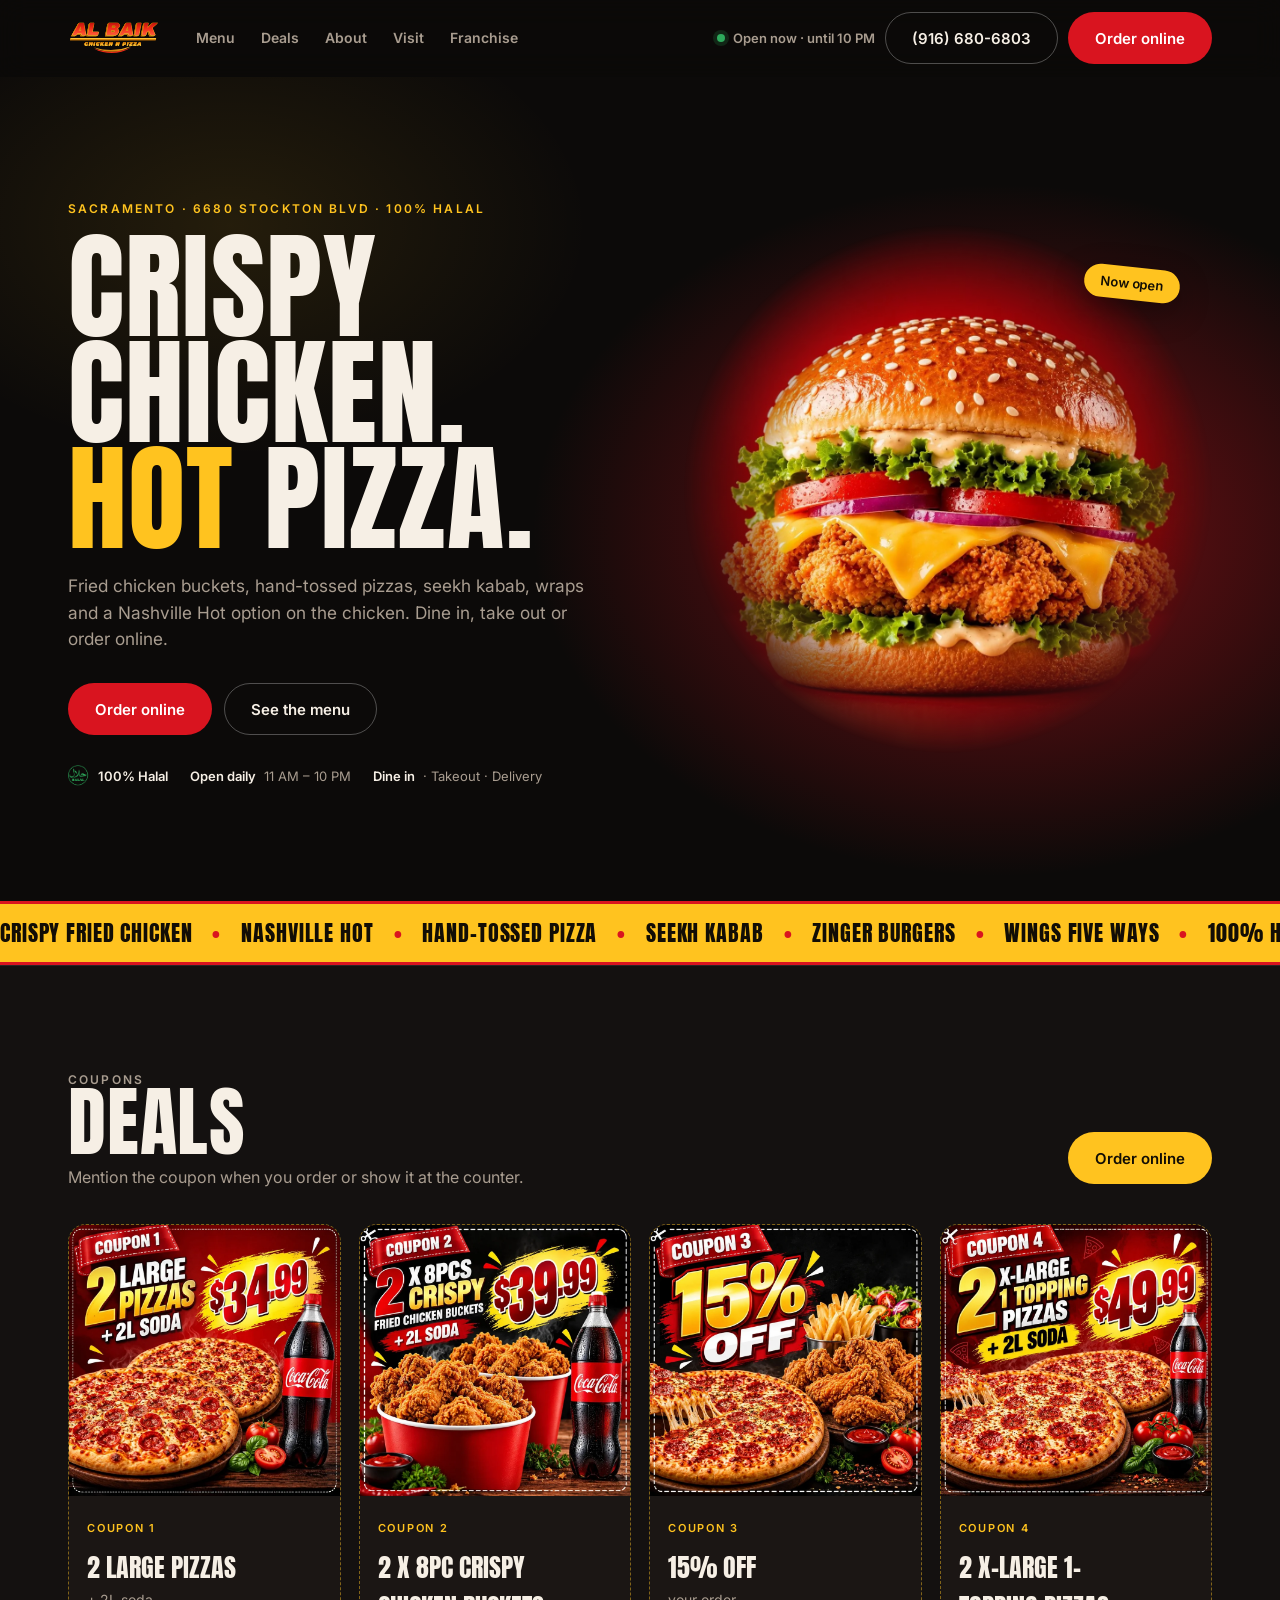
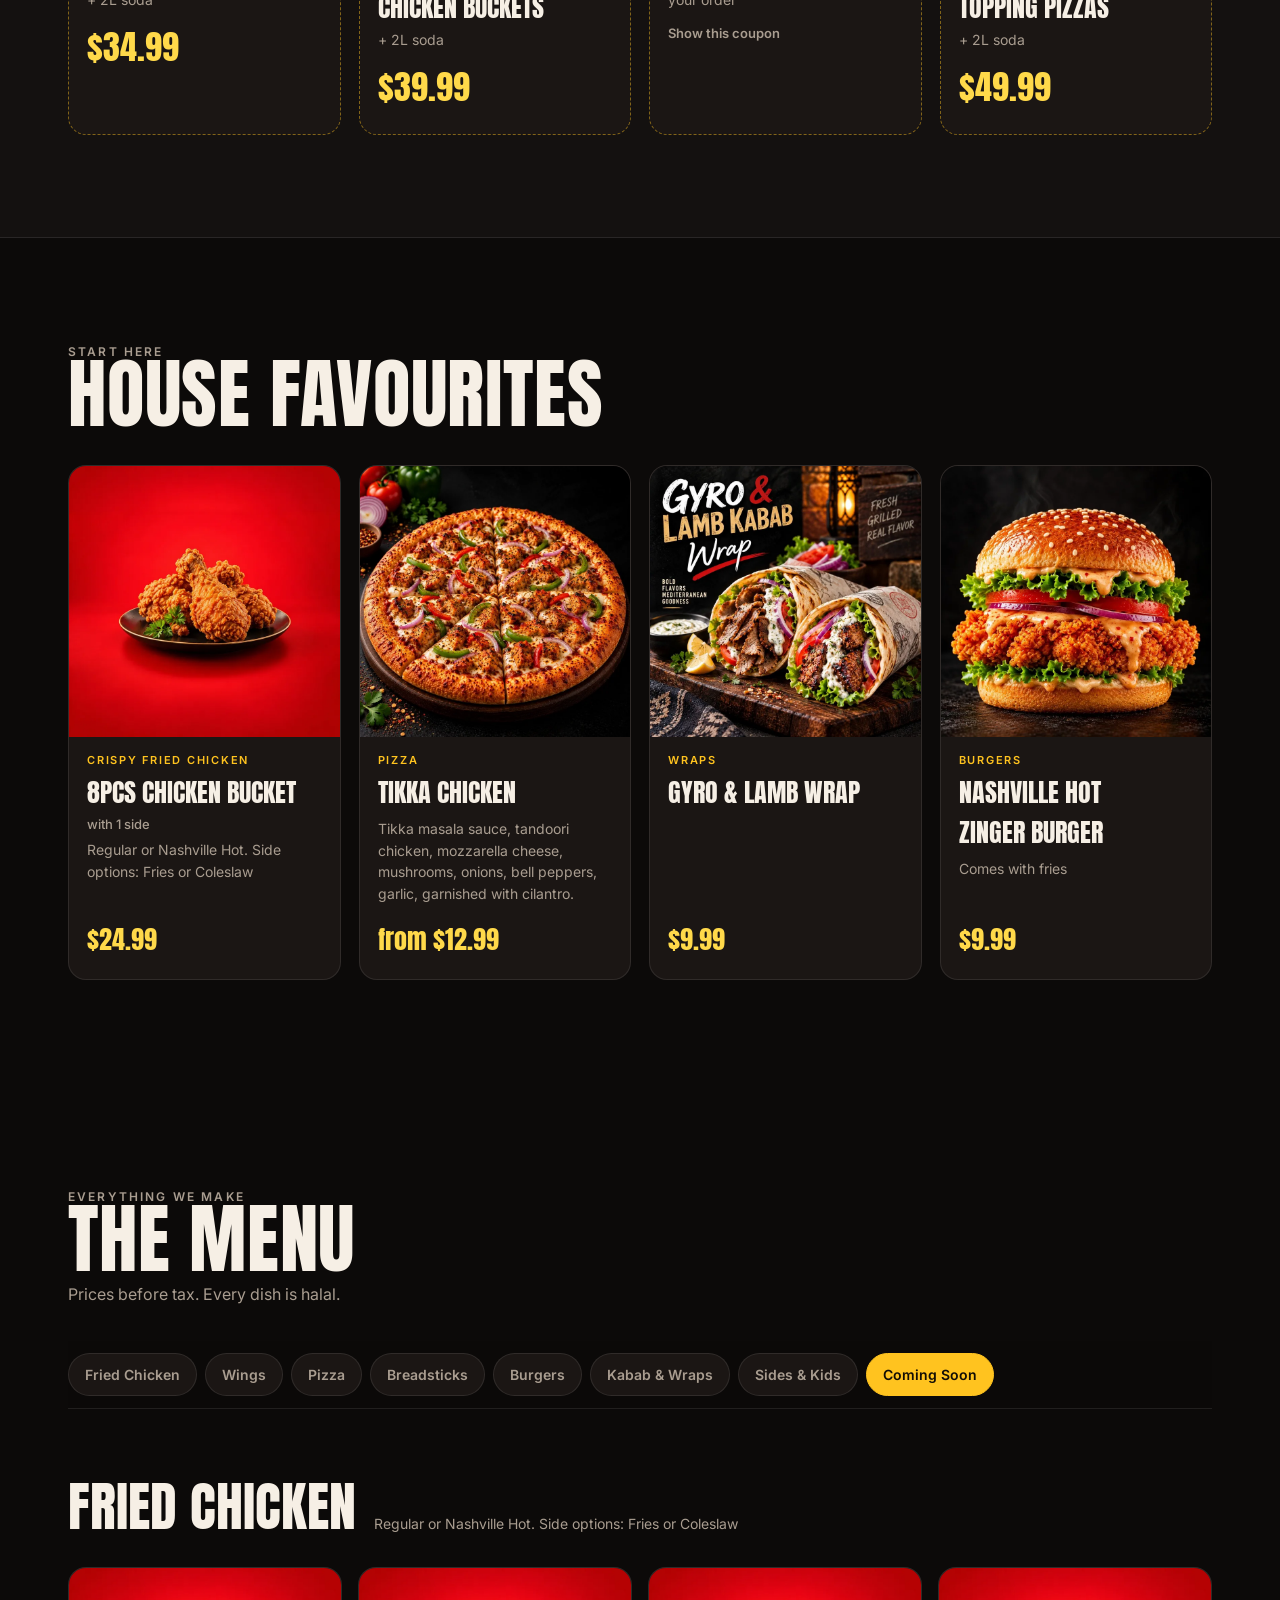
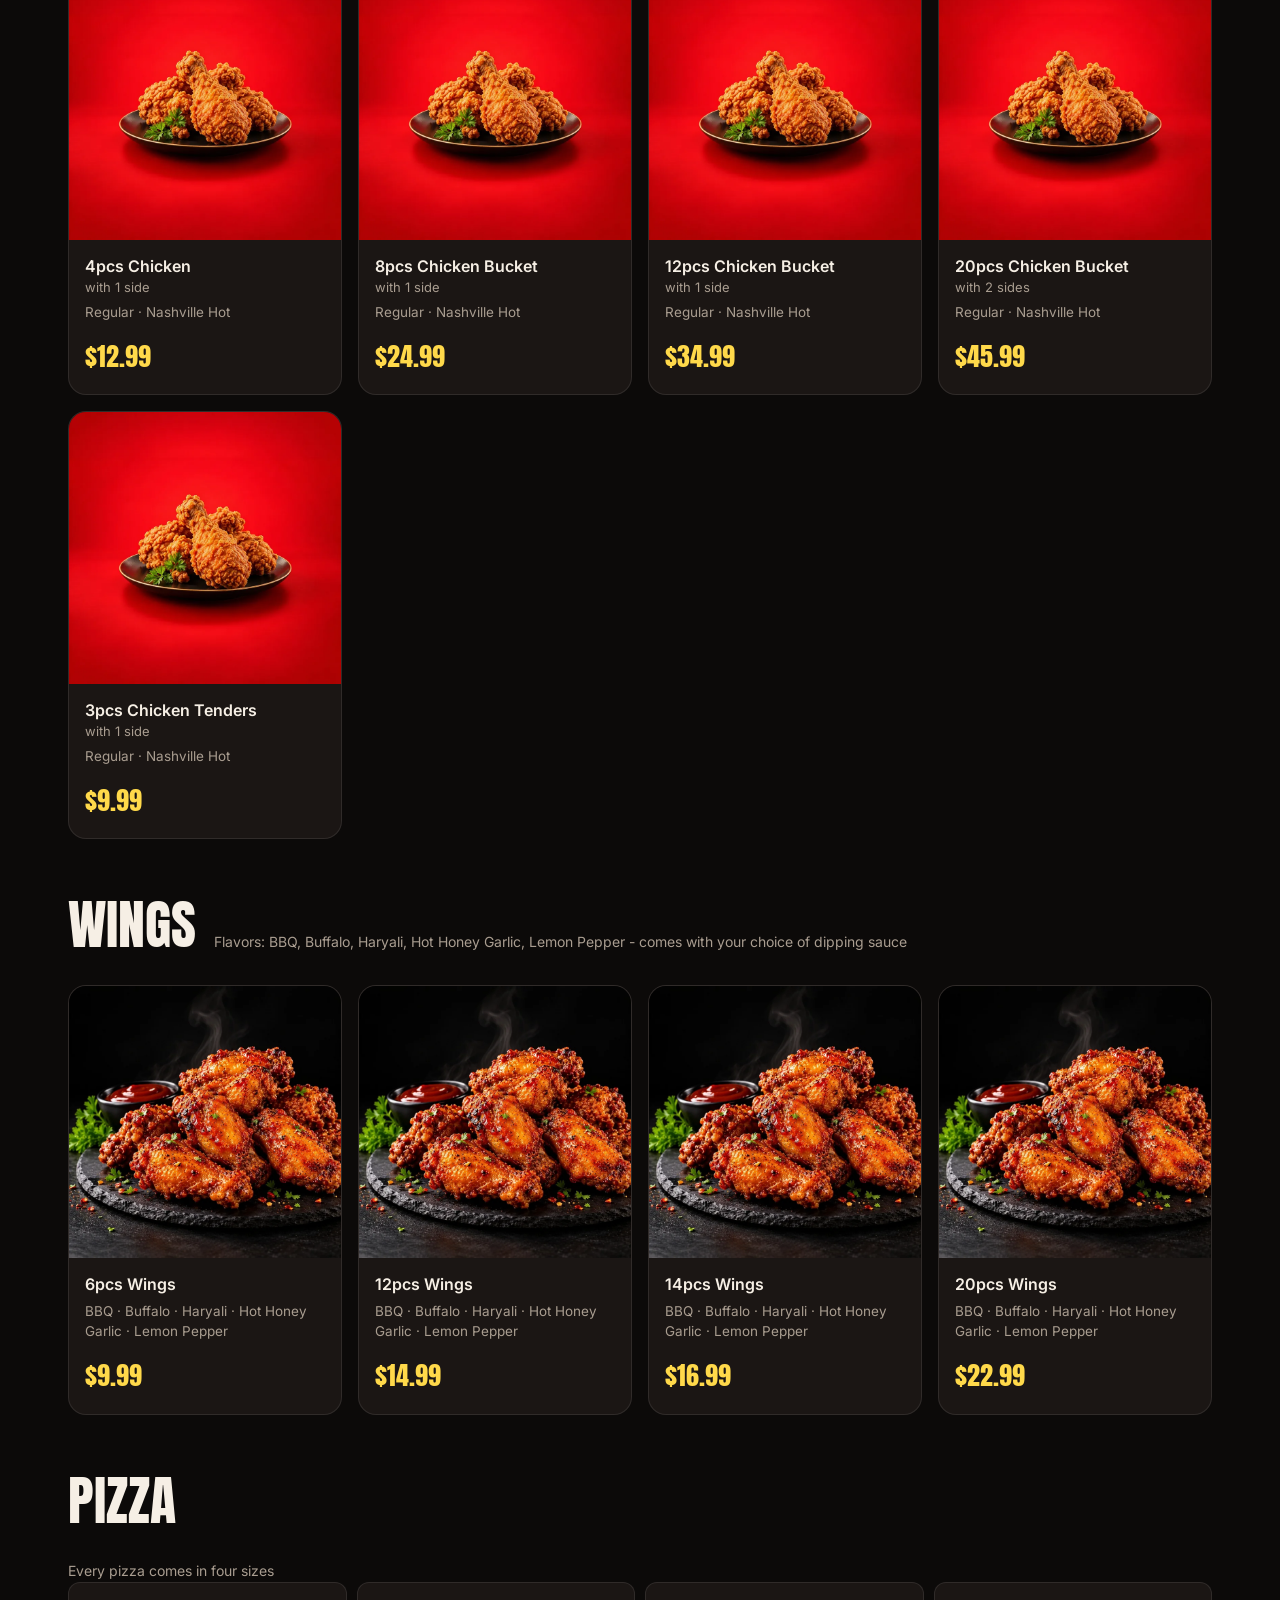
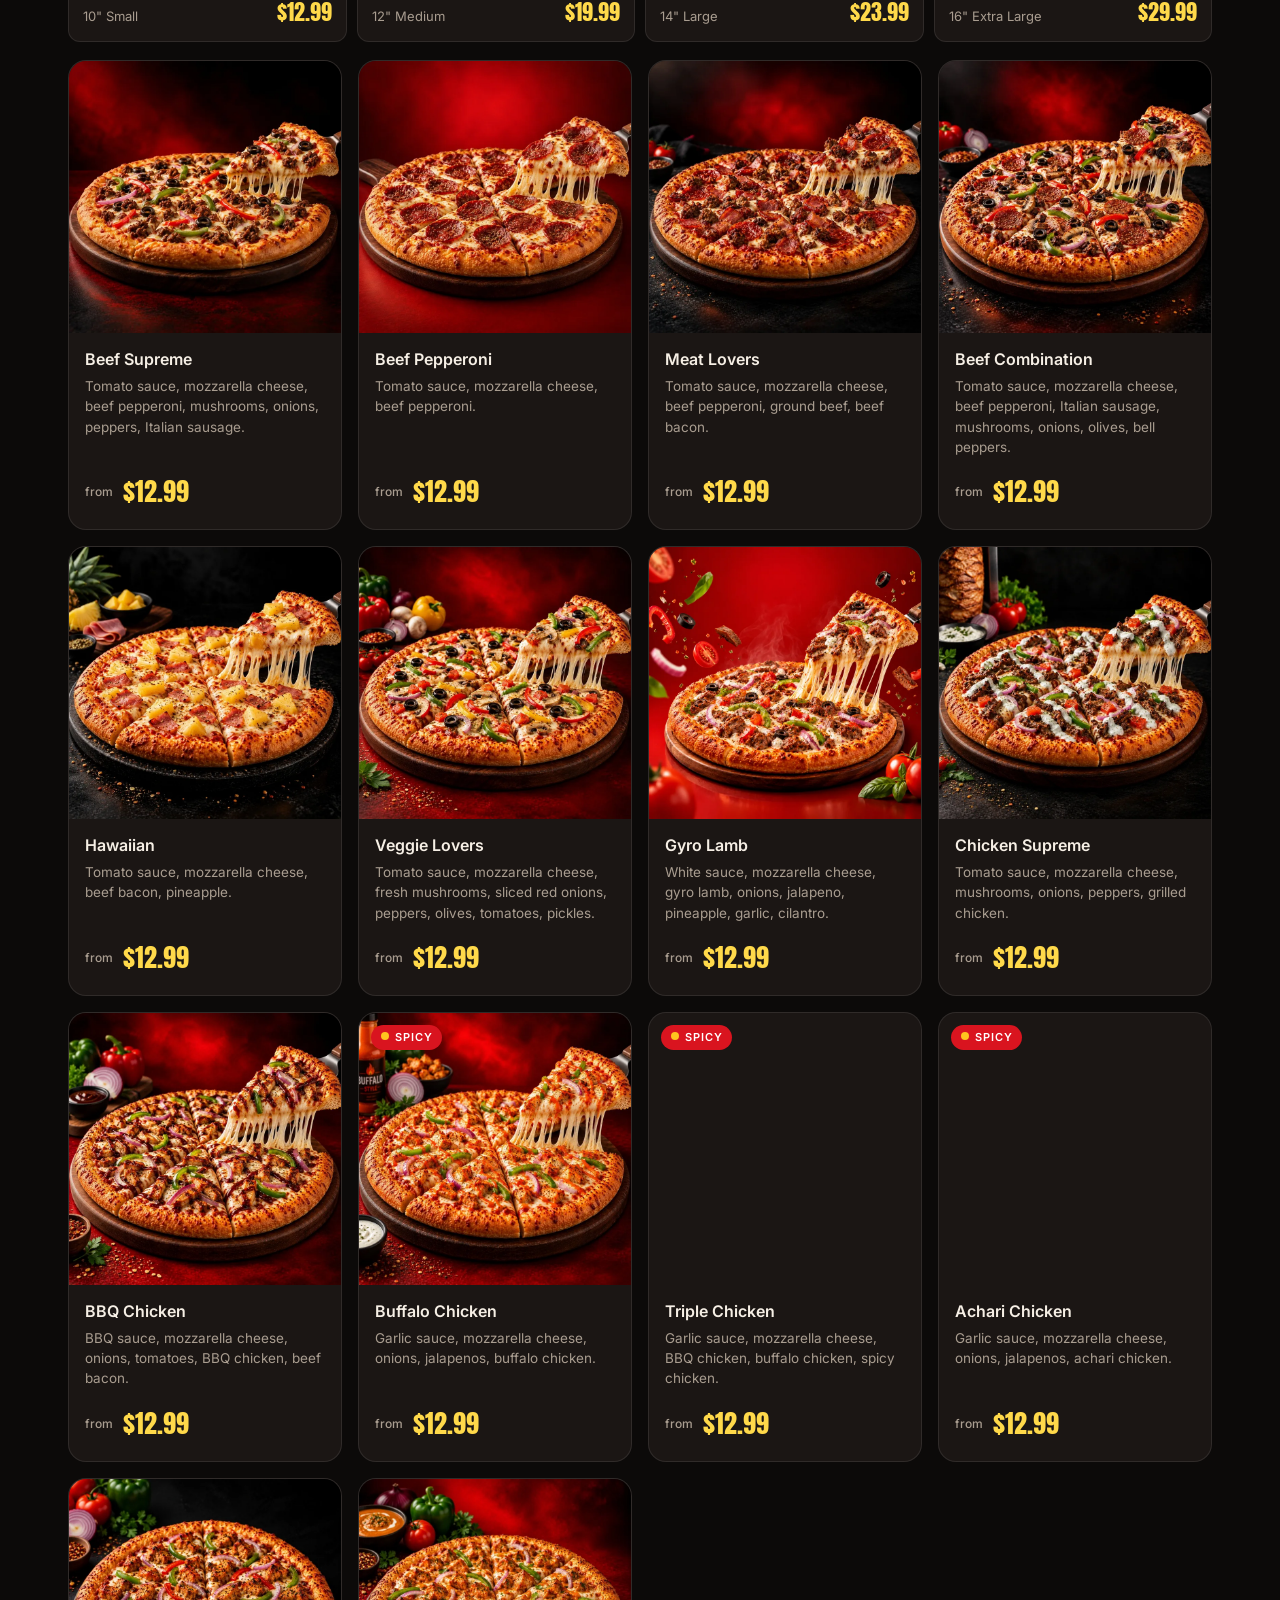
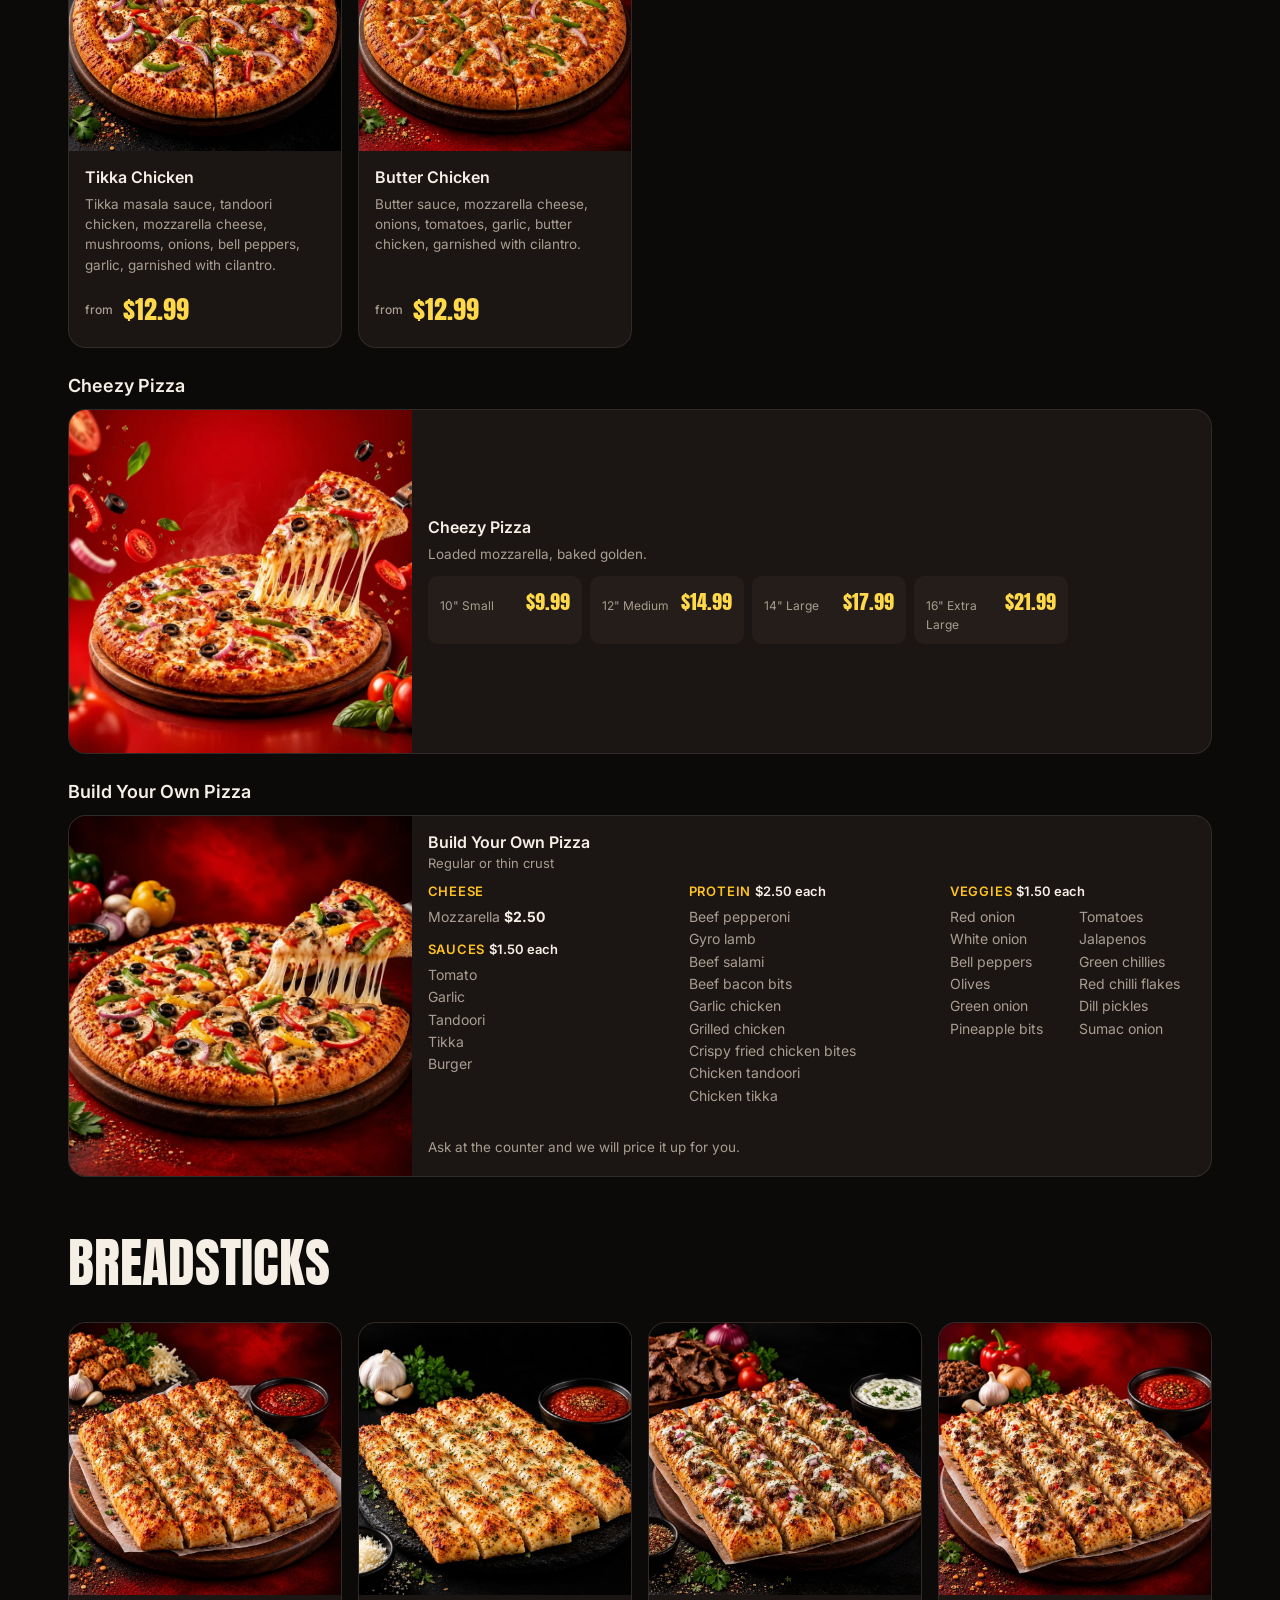
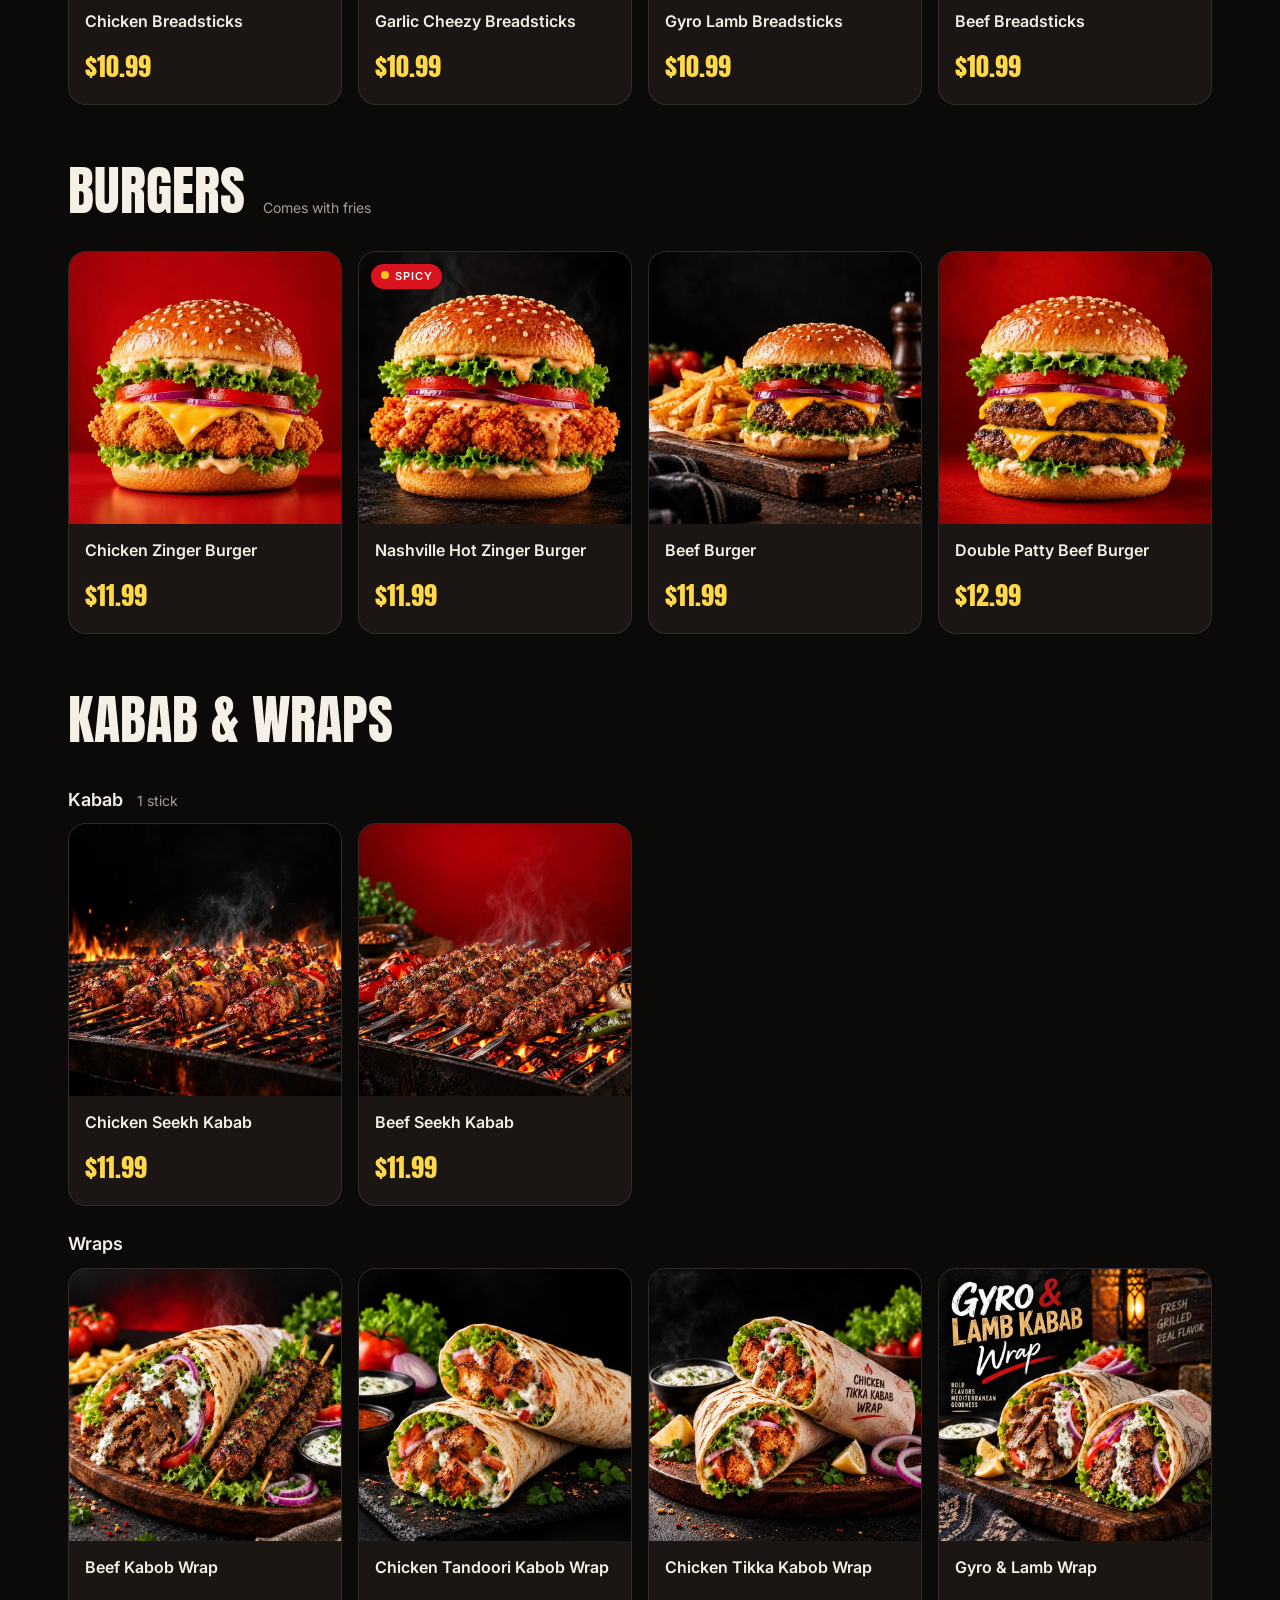
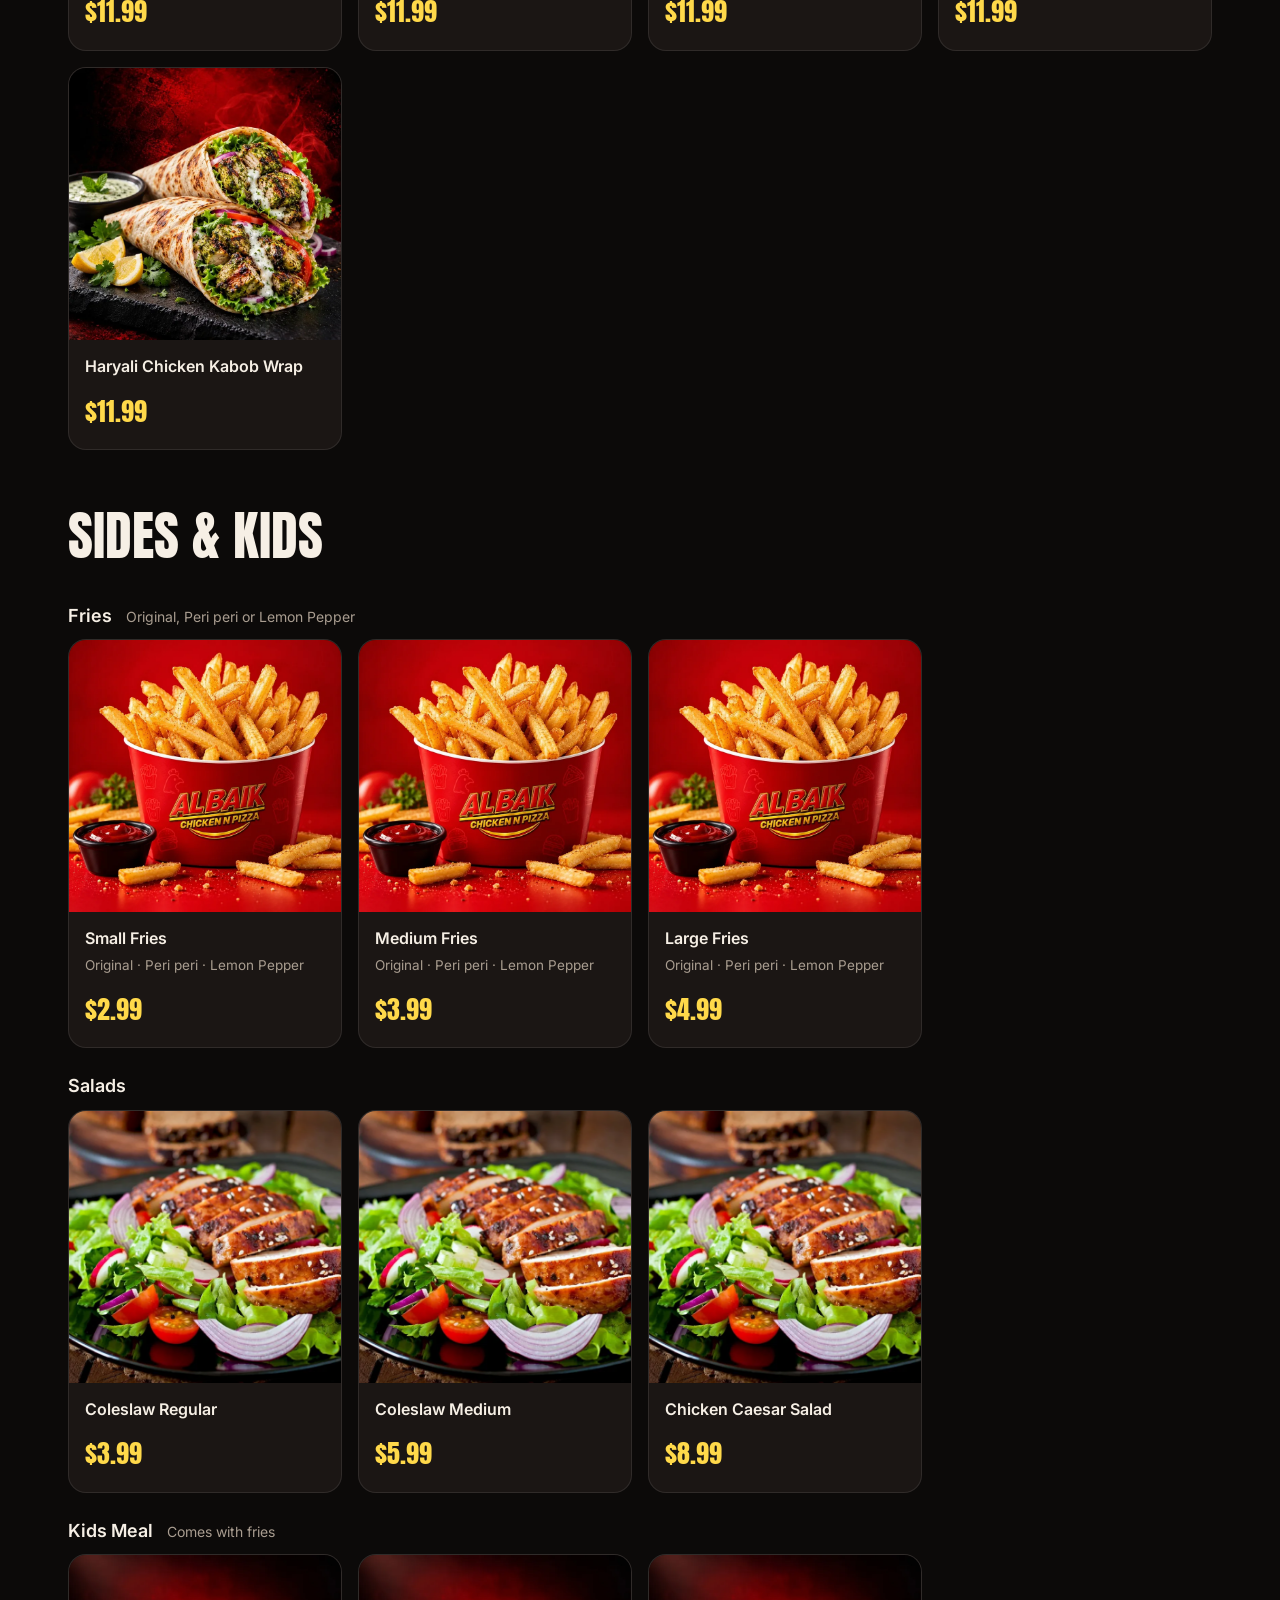
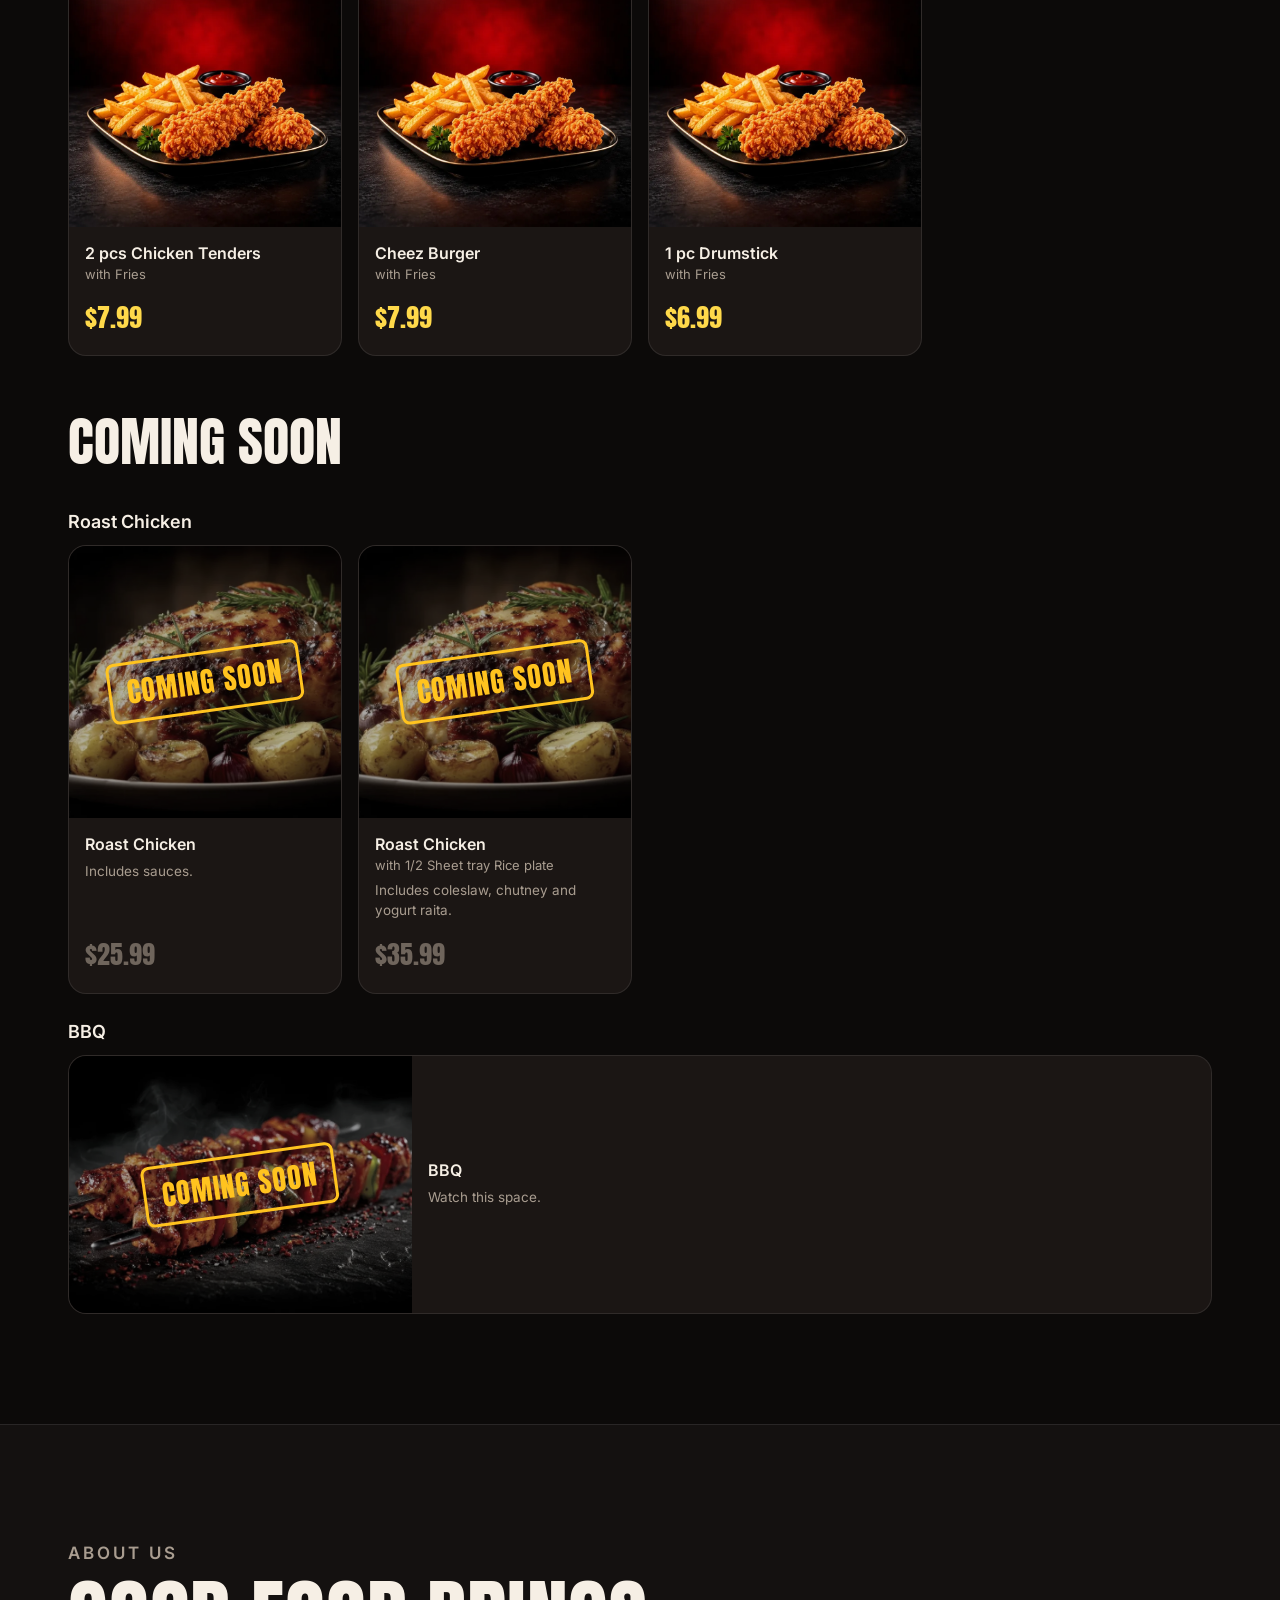
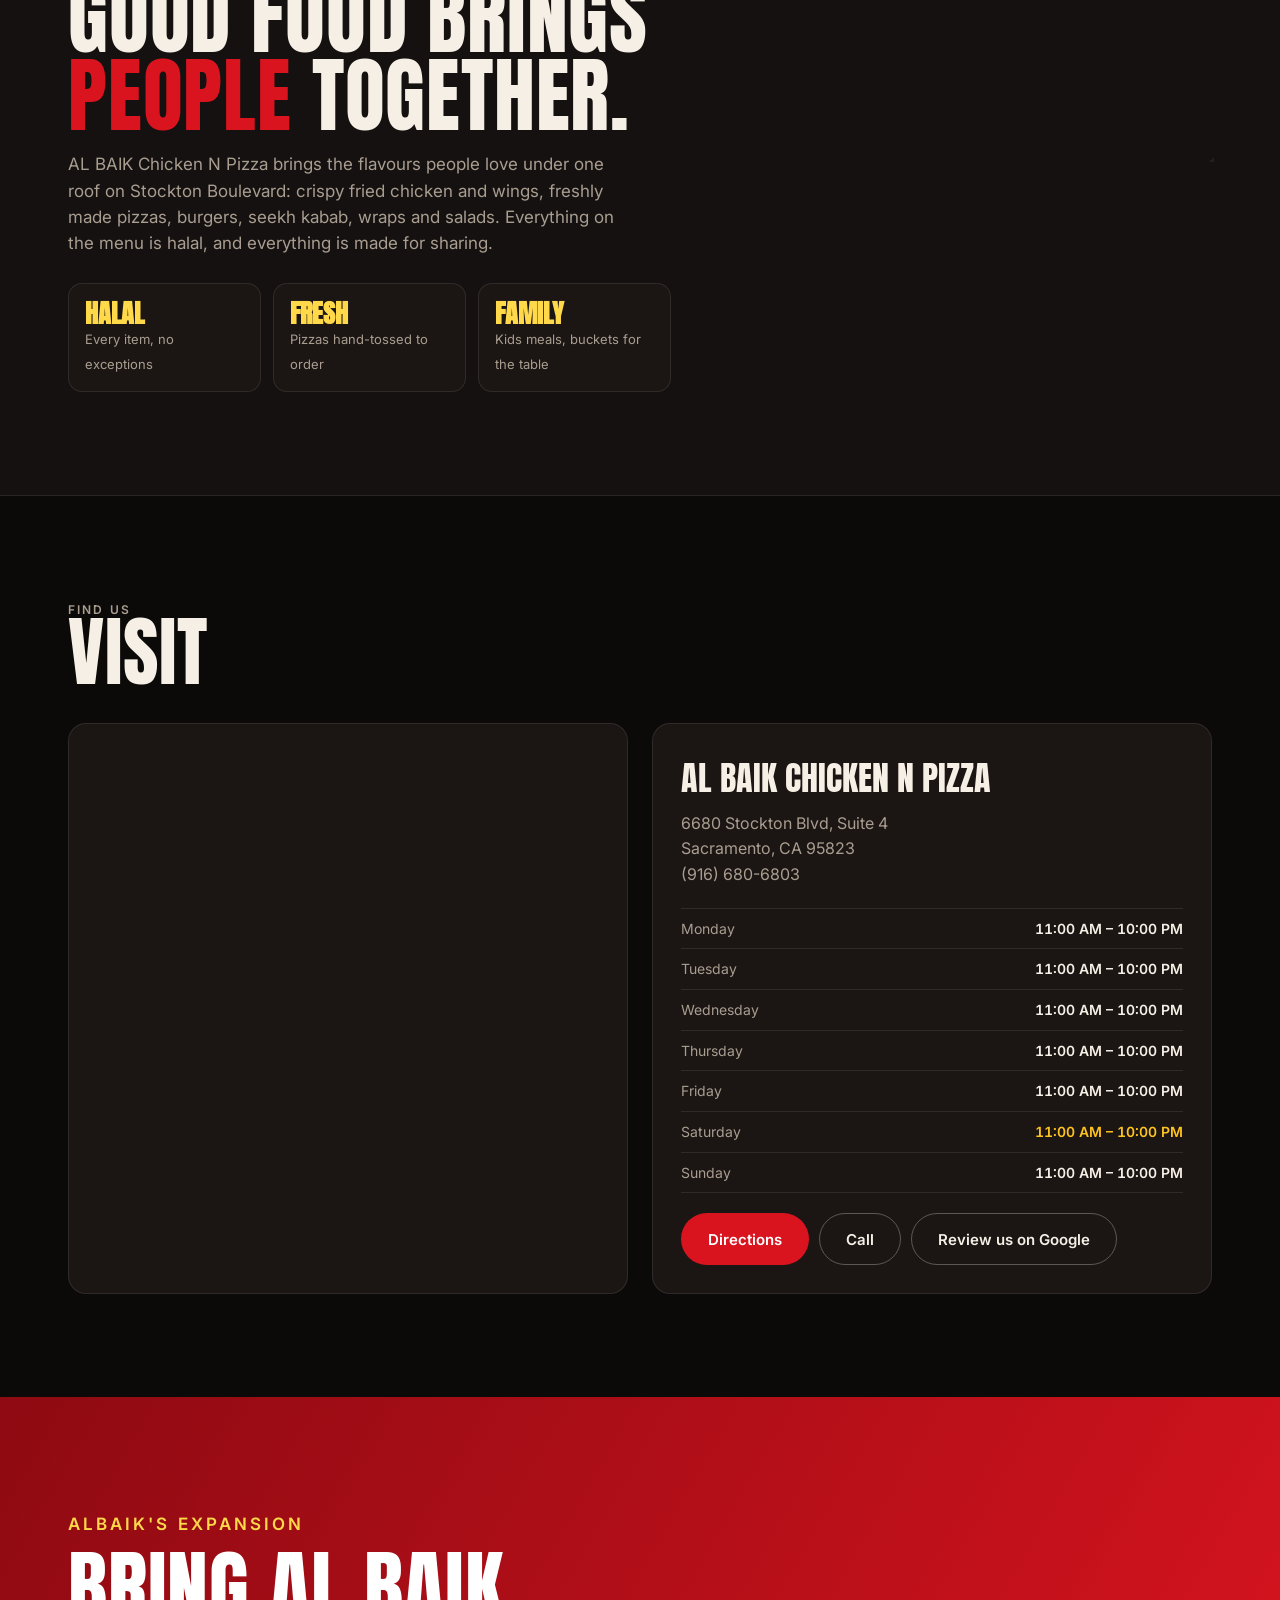
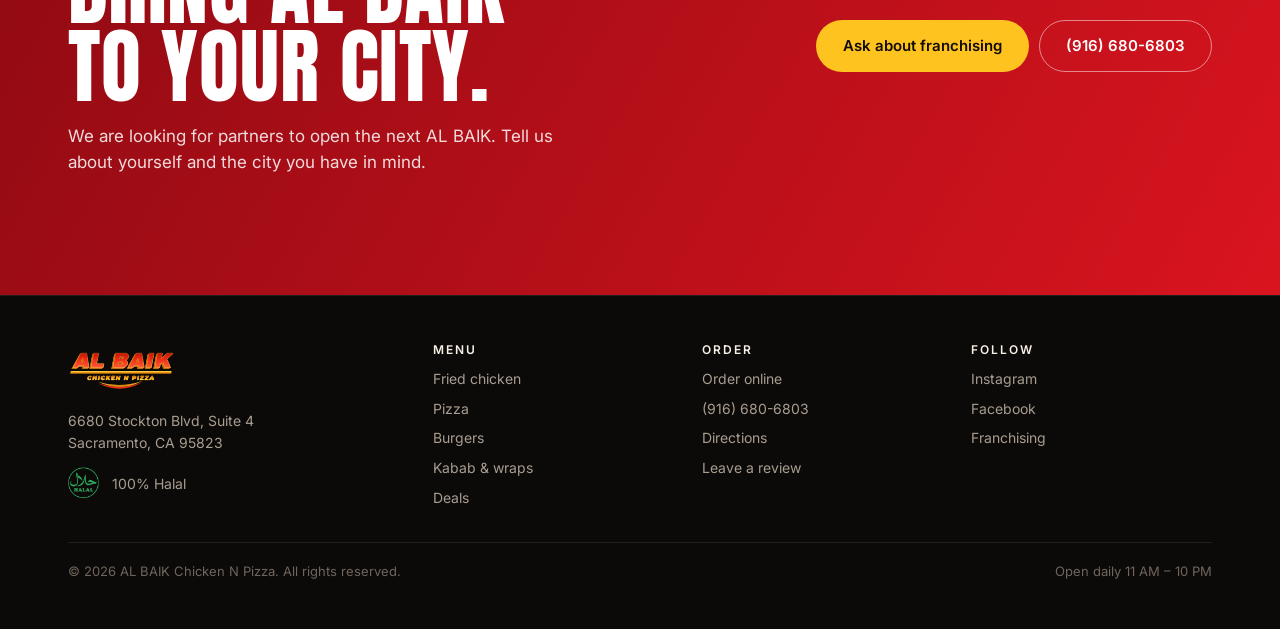
==== commit 664c81f2: "Photo-forward menu: whole-pizza cards, new dish photos, owner's price and name updates Prices, all a" ====
--- a/demo/a/index.html
+++ b/demo/a/index.html
@@ -88,7 +88,8 @@
 .marquee span{display:inline-block;padding-right:40px;font-family:var(--display);text-transform:uppercase;font-size:22px;letter-spacing:.04em;animation:mq 28s linear infinite}
 .marquee i{font-style:normal;color:var(--red);padding:0 14px}
 @keyframes mq{to{transform:translateX(-50%)}}
-@media (prefers-reduced-motion:reduce){.marquee span{animation:none}}
+/* the strip keeps moving even when the OS asks for less motion - just slower */
+@media (prefers-reduced-motion:reduce){.marquee span{animation-duration:56s}}
 
 /* sections */
 section.block{padding:clamp(56px,8vw,110px) 0}
@@ -394,7 +395,7 @@
     
     <p class="d opt">Regular · Nashville Hot</p>
     
-    <div class="pr">$29.99</div>
+    <div class="pr">$34.99</div>
   </div>
 </article>
 <article class="card">
@@ -667,7 +668,7 @@
     
     
     
-    <div class="pr">$9.99</div>
+    <div class="pr">$11.99</div>
   </div>
 </article>
 <article class="card spicy">
@@ -677,7 +678,7 @@
     
     
     
-    <div class="pr">$9.99</div>
+    <div class="pr">$11.99</div>
   </div>
 </article>
 <article class="card">
@@ -687,7 +688,7 @@
     
     
     
-    <div class="pr">$9.99</div>
+    <div class="pr">$11.99</div>
   </div>
 </article>
 <article class="card">
@@ -707,7 +708,7 @@
     
     
     
-    <div class="pr">$9.99</div>
+    <div class="pr">$11.99</div>
   </div>
 </article>
 <article class="card">
@@ -717,7 +718,7 @@
     
     
     
-    <div class="pr">$9.99</div>
+    <div class="pr">$11.99</div>
   </div>
 </article></div>
 <h3 class="sub-h">Wraps</h3><div class="cards"><article class="card">
@@ -727,7 +728,7 @@
     
     
     
-    <div class="pr">$9.99</div>
+    <div class="pr">$11.99</div>
   </div>
 </article>
 <article class="card">
@@ -737,7 +738,7 @@
     
     
     
-    <div class="pr">$9.99</div>
+    <div class="pr">$11.99</div>
   </div>
 </article>
 <article class="card">
@@ -747,7 +748,7 @@
     
     
     
-    <div class="pr">$9.99</div>
+    <div class="pr">$11.99</div>
   </div>
 </article>
 <article class="card">
@@ -757,7 +758,7 @@
     
     
     
-    <div class="pr">$9.99</div>
+    <div class="pr">$11.99</div>
   </div>
 </article>
 <article class="card">
@@ -767,7 +768,7 @@
     
     
     
-    <div class="pr">$9.99</div>
+    <div class="pr">$11.99</div>
   </div>
 </article></div></section>
 <section class="cat" id="m-sides"><header class="cat-head"><h3>Sides &amp; Kids</h3></header><h3 class="sub-h">Fries <span class="note">Original, Peri peri or Lemon Pepper</span></h3><div class="cards"><article class="card">
